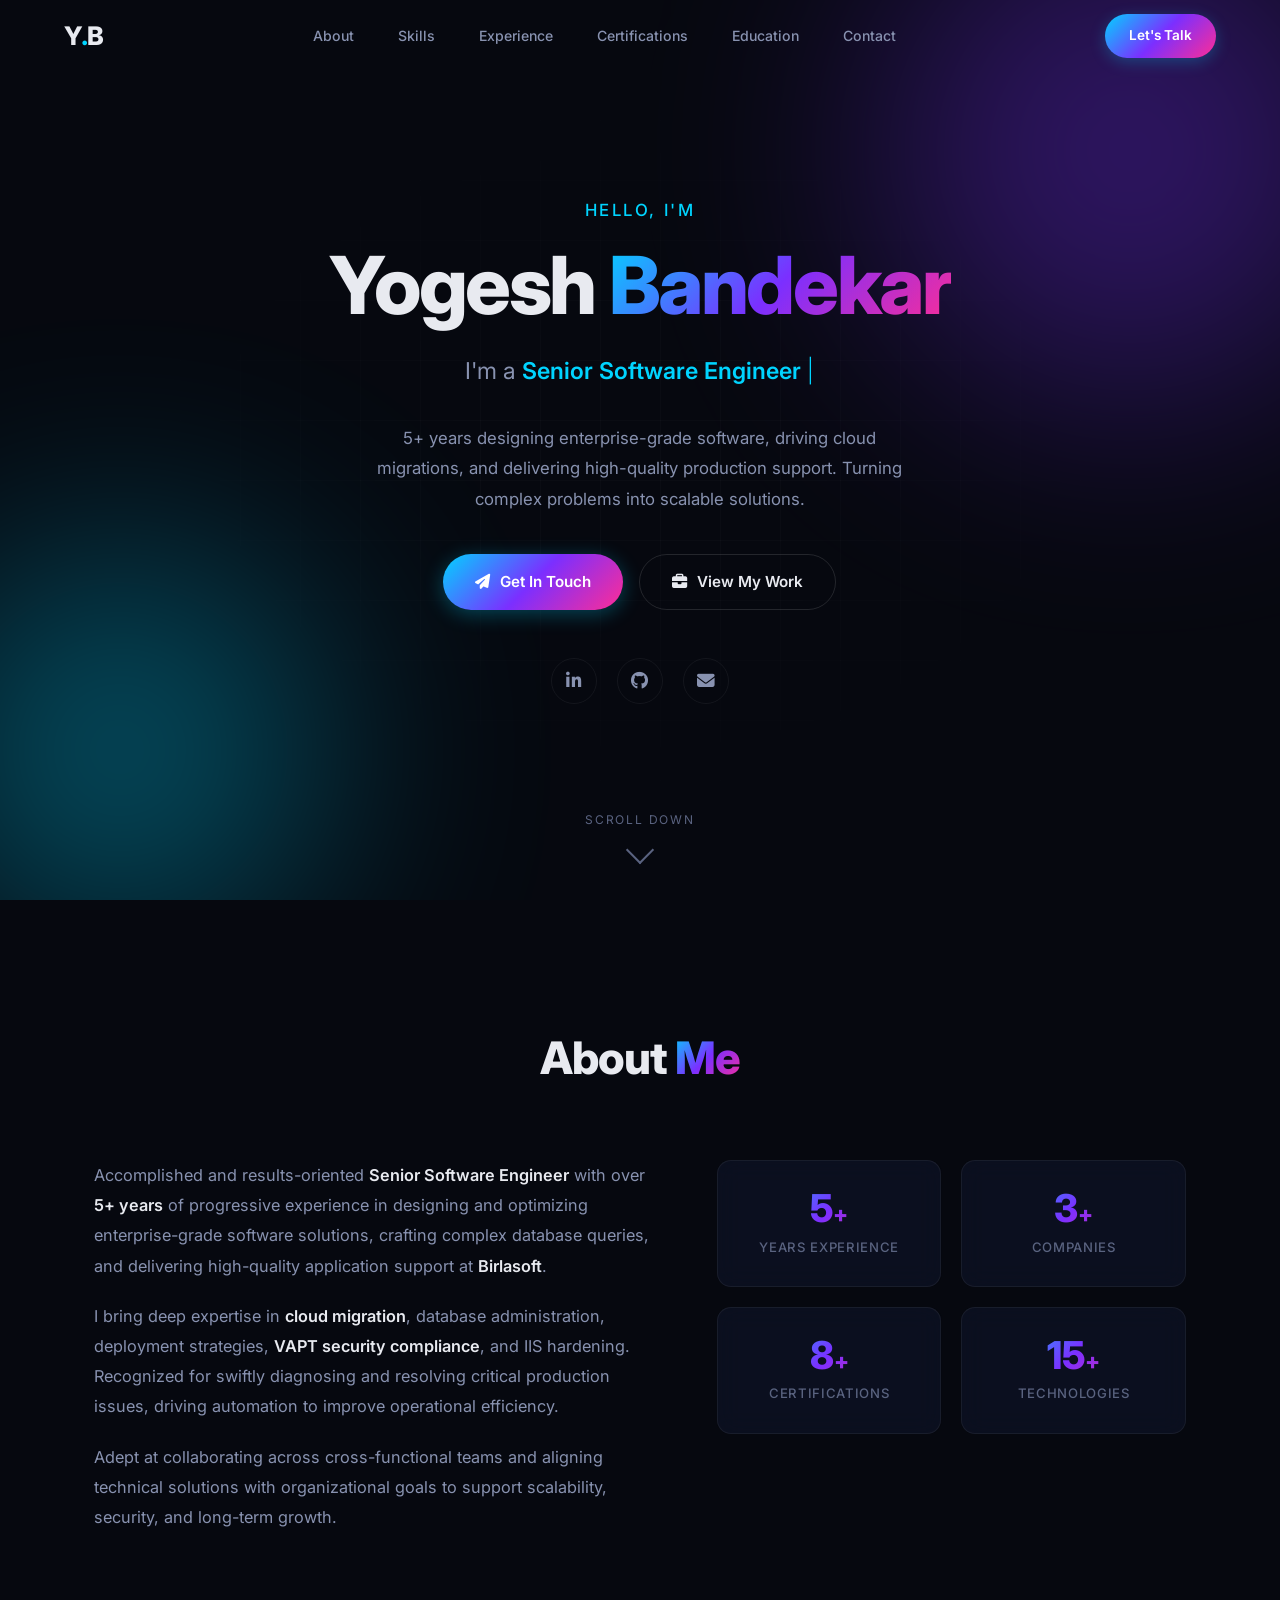
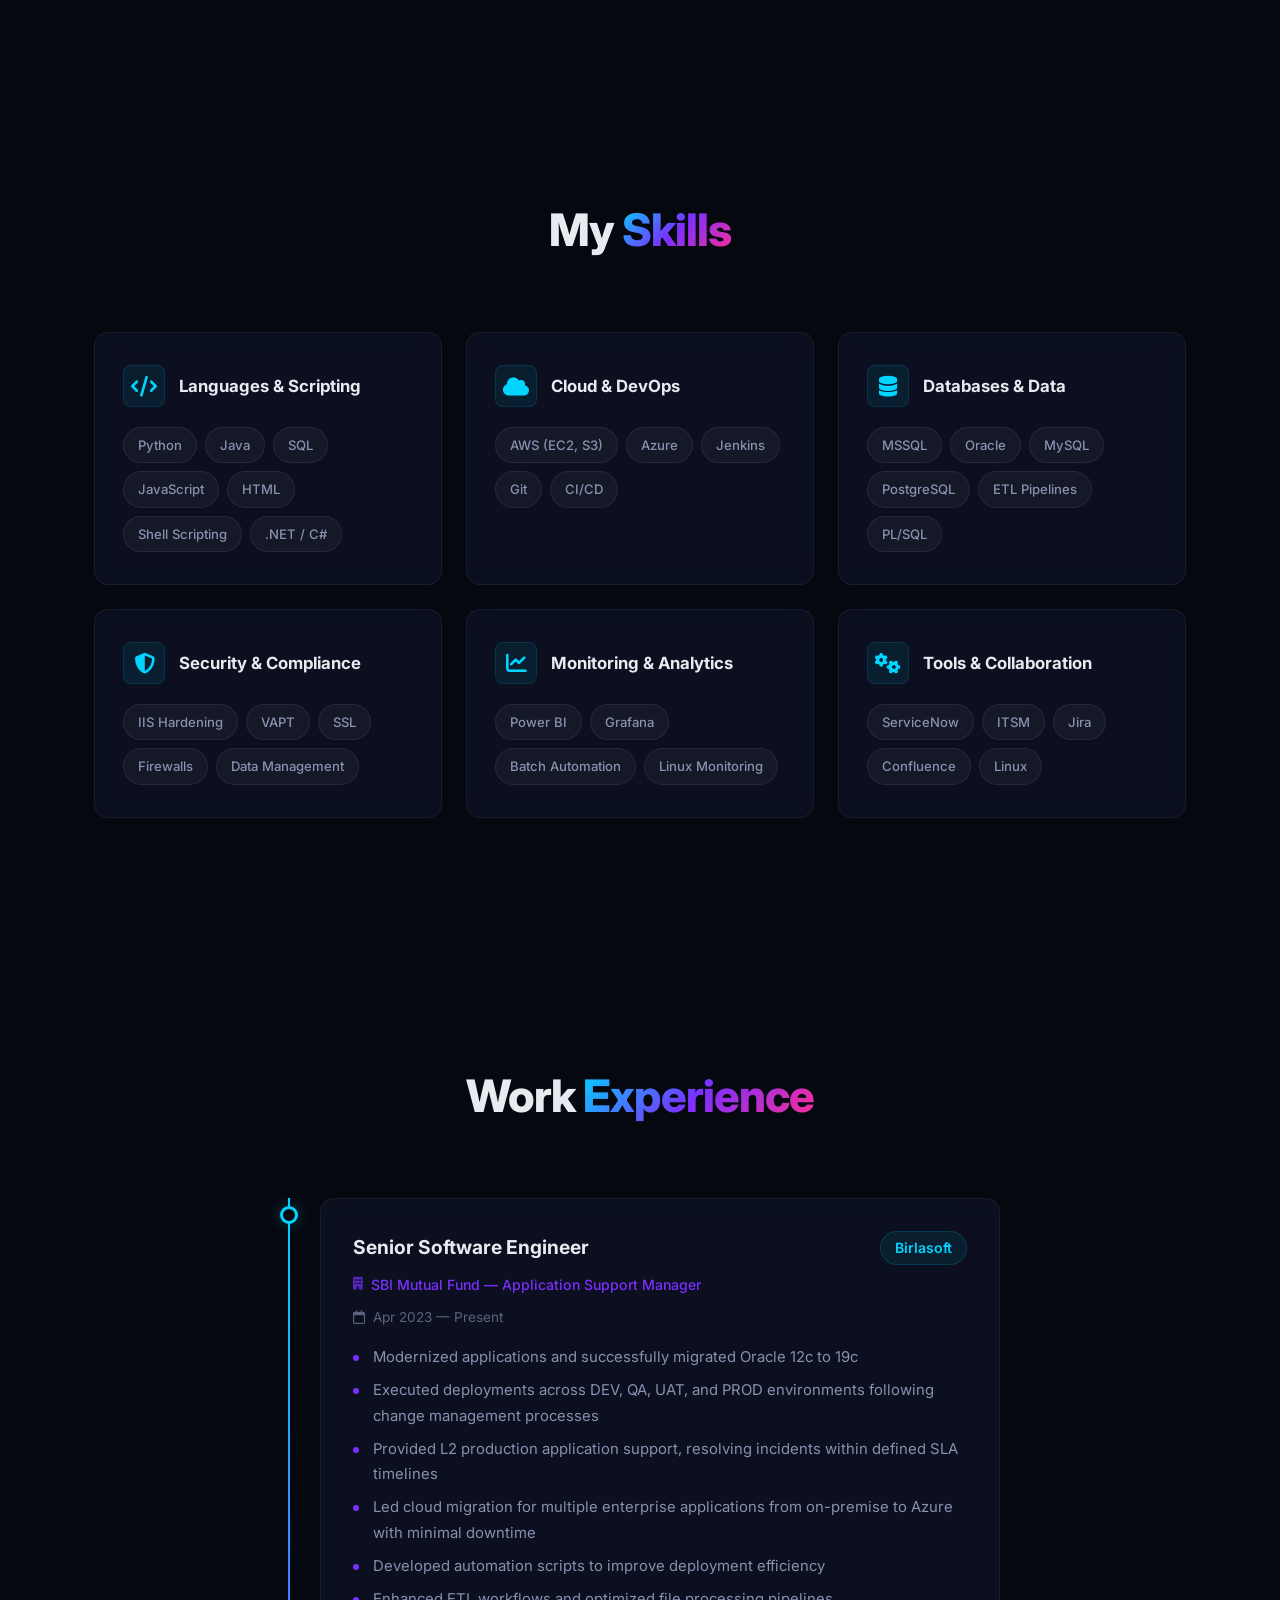
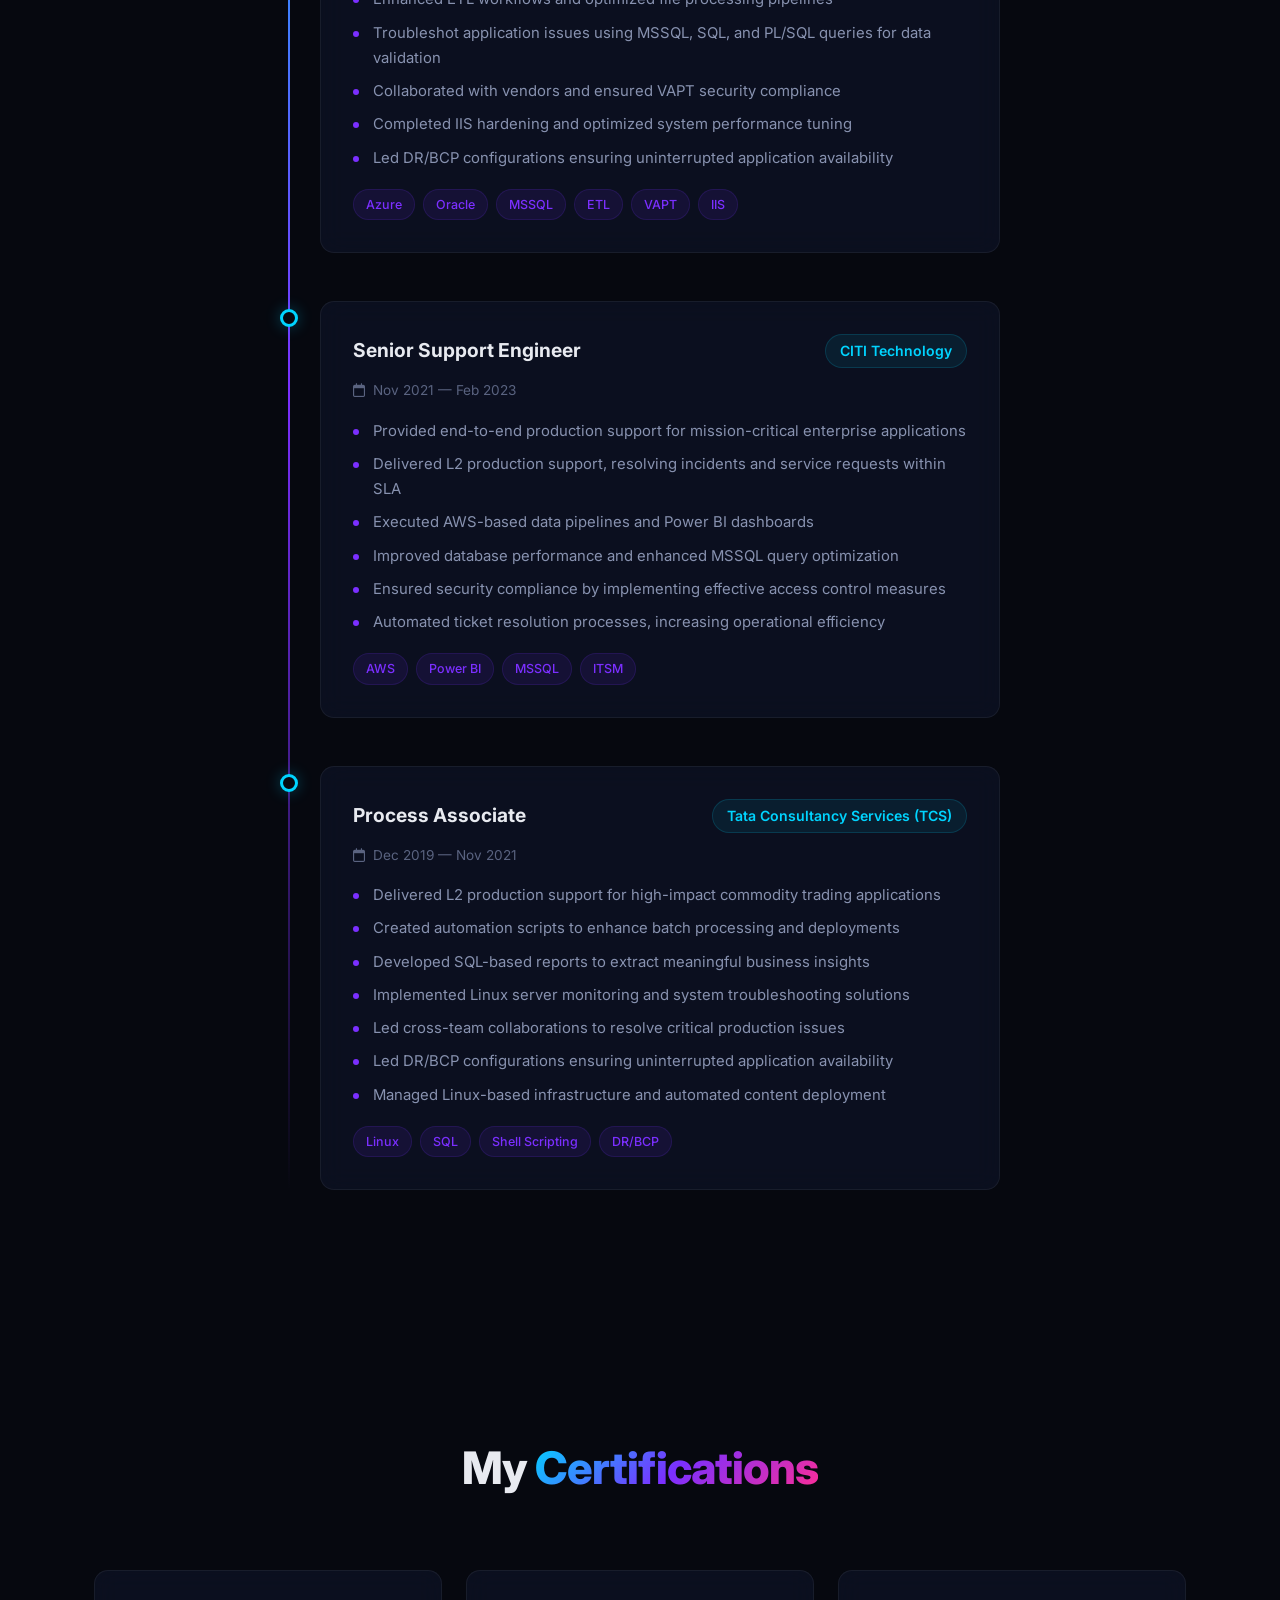
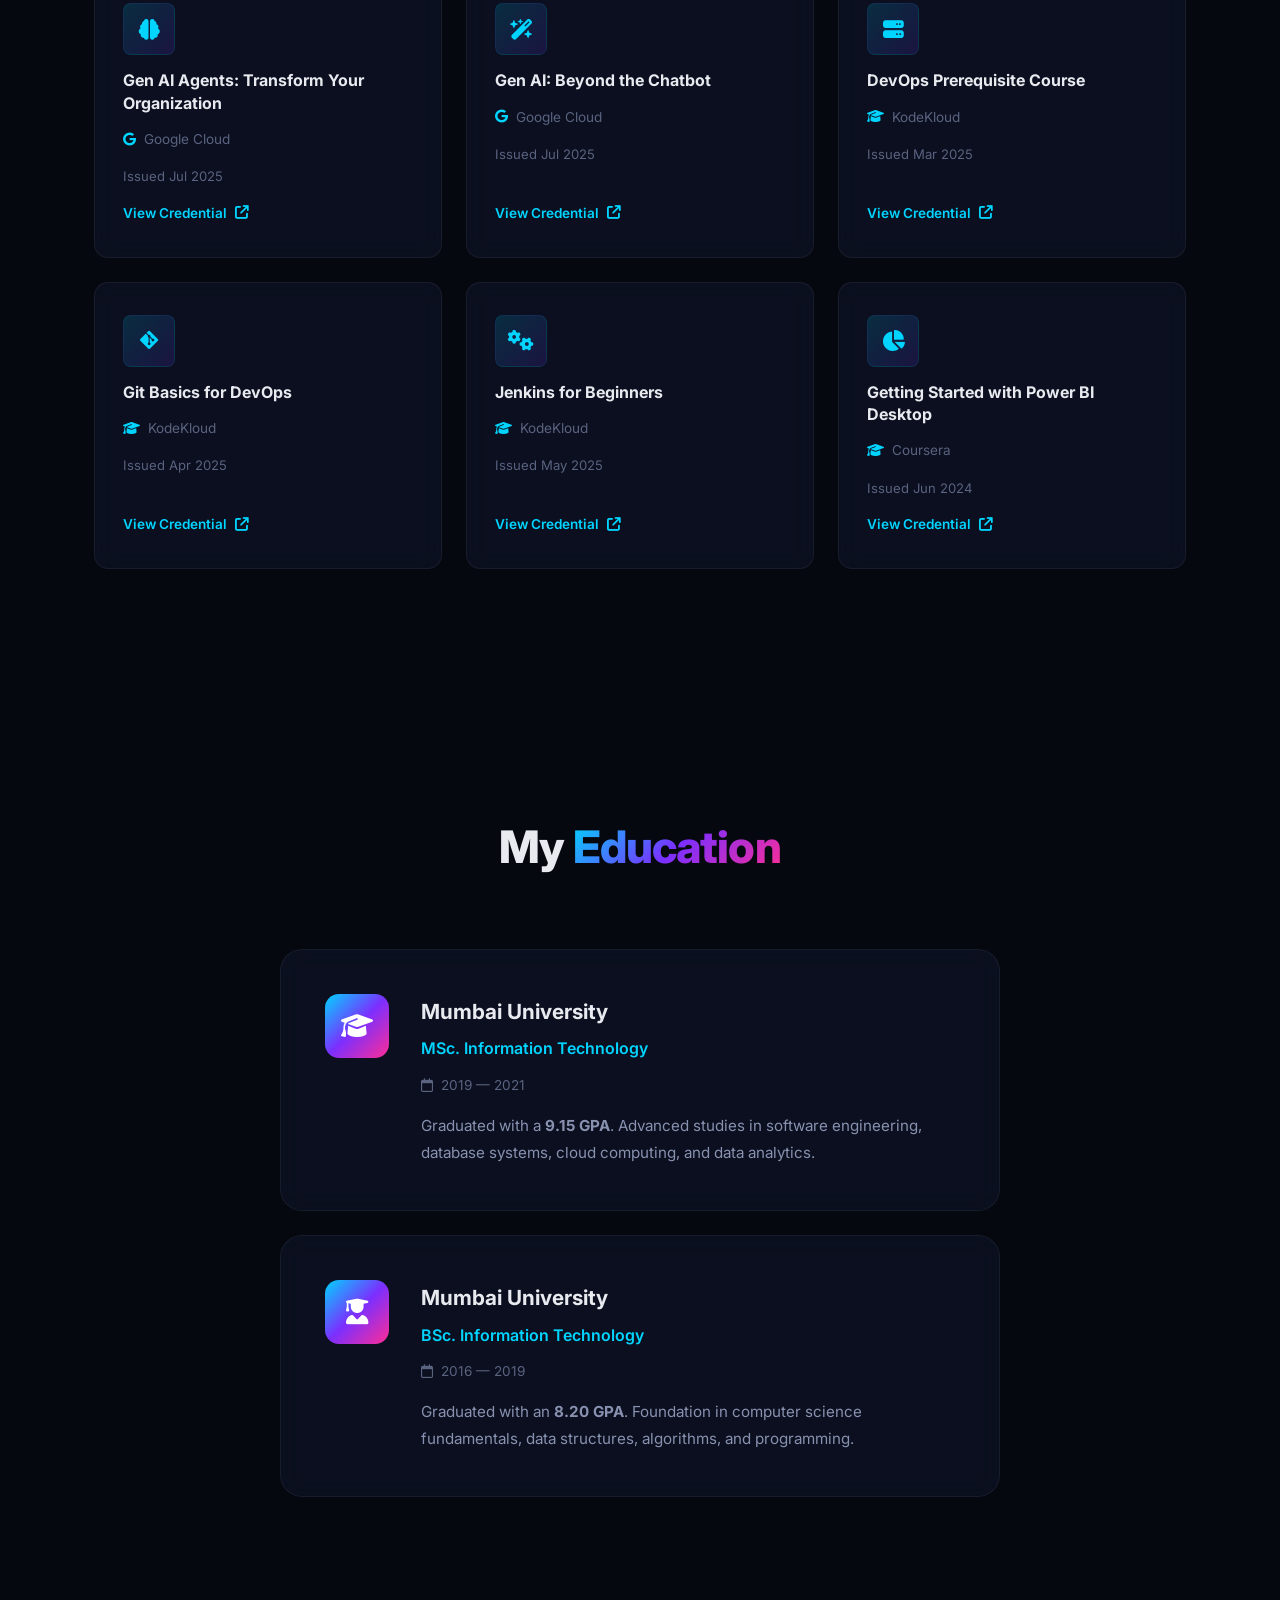
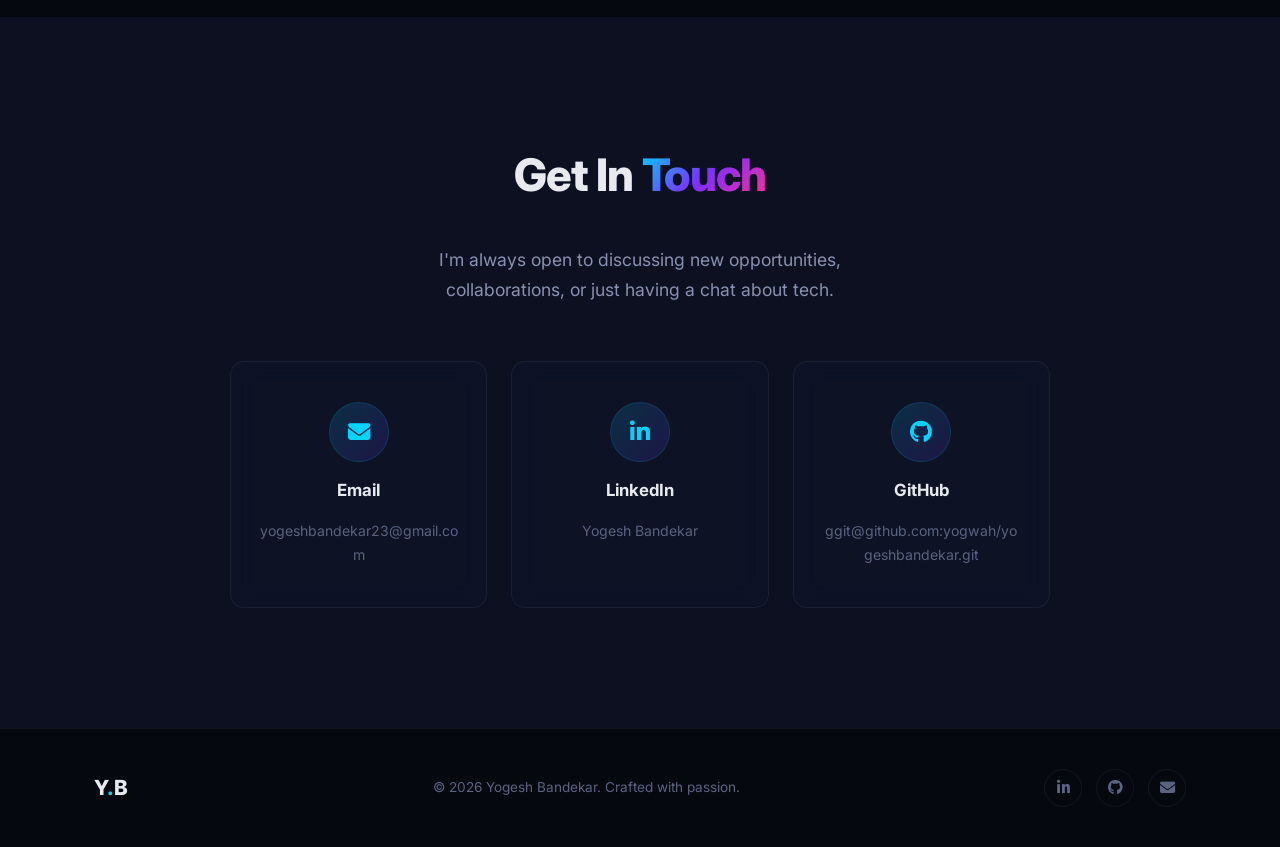
==== Profile/index.html @ 9bdf3980 "Moved website files to profile folder" ====
<!DOCTYPE html>
<html lang="en">

<head>
    <meta charset="UTF-8">
    <meta name="viewport" content="width=device-width, initial-scale=1.0">
    <meta name="description"
        content="Yogesh Bandekar — Senior Software Engineer | 5+ years in enterprise solutions, cloud migration, DevOps, and production support at Birlasoft, CITI Technology & TCS.">
    <title>Yogesh Bandekar | Portfolio</title>
    <link rel="preconnect" href="https://fonts.googleapis.com">
    <link rel="preconnect" href="https://fonts.gstatic.com" crossorigin>
    <link href="https://fonts.googleapis.com/css2?family=Inter:wght@300;400;500;600;700;800&display=swap"
        rel="stylesheet">
    <link rel="stylesheet" href="https://cdnjs.cloudflare.com/ajax/libs/font-awesome/6.5.1/css/all.min.css">
    <link rel="stylesheet" href="style.css">
</head>

<body>

    <!-- ═══════════════ NAVIGATION ═══════════════ -->
    <nav class="navbar" id="navbar">
        <div class="nav-container">
            <a href="#hero" class="nav-logo">Y<span class="logo-dot">.</span>B</a>
            <ul class="nav-links" id="navLinks">
                <li><a href="#about" class="nav-link">About</a></li>
                <li><a href="#skills" class="nav-link">Skills</a></li>
                <li><a href="#experience" class="nav-link">Experience</a></li>
                <li><a href="#certifications" class="nav-link">Certifications</a></li>
                <li><a href="#education" class="nav-link">Education</a></li>
                <li><a href="#contact" class="nav-link">Contact</a></li>
            </ul>
            <a href="#contact" class="nav-cta">Let's Talk</a>
            <button class="hamburger" id="hamburger" aria-label="Toggle menu">
                <span></span><span></span><span></span>
            </button>
        </div>
    </nav>

    <!-- ═══════════════ HERO ═══════════════ -->
    <section class="hero" id="hero">
        <div class="hero-bg-grid"></div>
        <div class="hero-glow hero-glow-1"></div>
        <div class="hero-glow hero-glow-2"></div>
        <div class="hero-content">
            <p class="hero-greeting">Hello, I'm</p>
            <h1 class="hero-name">Yogesh <span class="gradient-text">Bandekar</span></h1>
            <div class="hero-typing-wrapper">
                <span class="hero-typing-prefix">I'm a </span>
                <span class="hero-typing" id="typingText"></span>
                <span class="typing-cursor">|</span>
            </div>
            <p class="hero-description">
                5+ years designing enterprise-grade software, driving cloud migrations,
                and delivering high-quality production support. Turning complex problems into scalable solutions.
            </p>
            <div class="hero-buttons">
                <a href="#contact" class="btn btn-primary">
                    <i class="fa-solid fa-paper-plane"></i> Get In Touch
                </a>
                <a href="#experience" class="btn btn-ghost">
                    <i class="fa-solid fa-briefcase"></i> View My Work
                </a>
            </div>
            <div class="hero-social">
                <a href="https://www.linkedin.com/in/yogesh-bandekar-4b1024220/" target="_blank" rel="noopener"
                    aria-label="LinkedIn">
                    <i class="fa-brands fa-linkedin-in"></i>
                </a>
                <a href="https://github.com/" target="_blank" rel="noopener" aria-label="GitHub">
                    <i class="fa-brands fa-github"></i>
                </a>
                <a href="#contact" class="email-link" data-email="eW9nZXNoYmFuZGVrYXIyM0BnbWFpbC5jb20="
                    aria-label="Email">
                    <i class="fa-solid fa-envelope"></i>
                </a>
            </div>
        </div>
        <div class="hero-scroll-indicator">
            <span>Scroll Down</span>
            <div class="scroll-arrow"></div>
        </div>
    </section>

    <!-- ═══════════════ ABOUT ═══════════════ -->
    <section class="section about" id="about">
        <div class="container">
            <h2 class="section-title reveal">About <span class="gradient-text">Me</span></h2>
            <div class="about-grid">
                <div class="about-text reveal">
                    <p>
                        Accomplished and results-oriented <strong>Senior Software Engineer</strong> with over
                        <strong>5+ years</strong> of progressive experience in designing and optimizing enterprise-grade
                        software solutions, crafting complex database queries, and delivering high-quality
                        application support at <strong>Birlasoft</strong>.
                    </p>
                    <p>
                        I bring deep expertise in <strong>cloud migration</strong>, database administration,
                        deployment strategies, <strong>VAPT security compliance</strong>, and IIS hardening.
                        Recognized for swiftly diagnosing and resolving critical production issues, driving
                        automation to improve operational efficiency.
                    </p>
                    <p>
                        Adept at collaborating across cross-functional teams and aligning technical solutions
                        with organizational goals to support scalability, security, and long-term growth.
                    </p>
                </div>
                <div class="about-stats reveal">
                    <div class="stat-card">
                        <div class="stat-number" data-target="5">0</div>
                        <div class="stat-label">Years Experience</div>
                    </div>
                    <div class="stat-card">
                        <div class="stat-number" data-target="3">0</div>
                        <div class="stat-label">Companies</div>
                    </div>
                    <div class="stat-card">
                        <div class="stat-number" data-target="8">0</div>
                        <div class="stat-label">Certifications</div>
                    </div>
                    <div class="stat-card">
                        <div class="stat-number" data-target="15">0</div>
                        <div class="stat-label">Technologies</div>
                    </div>
                </div>
            </div>
        </div>
    </section>

    <!-- ═══════════════ SKILLS ═══════════════ -->
    <section class="section skills" id="skills">
        <div class="container">
            <h2 class="section-title reveal">My <span class="gradient-text">Skills</span></h2>
            <div class="skills-grid">
                <div class="skill-category reveal">
                    <div class="skill-category-header">
                        <i class="fa-solid fa-code"></i>
                        <h3>Languages & Scripting</h3>
                    </div>
                    <div class="skill-tags">
                        <span class="skill-tag">Python</span>
                        <span class="skill-tag">Java</span>
                        <span class="skill-tag">SQL</span>
                        <span class="skill-tag">JavaScript</span>
                        <span class="skill-tag">HTML</span>
                        <span class="skill-tag">Shell Scripting</span>
                        <span class="skill-tag">.NET / C#</span>
                    </div>
                </div>
                <div class="skill-category reveal">
                    <div class="skill-category-header">
                        <i class="fa-solid fa-cloud"></i>
                        <h3>Cloud & DevOps</h3>
                    </div>
                    <div class="skill-tags">
                        <span class="skill-tag">AWS (EC2, S3)</span>
                        <span class="skill-tag">Azure</span>
                        <span class="skill-tag">Jenkins</span>
                        <span class="skill-tag">Git</span>
                        <span class="skill-tag">CI/CD</span>
                    </div>
                </div>
                <div class="skill-category reveal">
                    <div class="skill-category-header">
                        <i class="fa-solid fa-database"></i>
                        <h3>Databases & Data</h3>
                    </div>
                    <div class="skill-tags">
                        <span class="skill-tag">MSSQL</span>
                        <span class="skill-tag">Oracle</span>
                        <span class="skill-tag">MySQL</span>
                        <span class="skill-tag">PostgreSQL</span>
                        <span class="skill-tag">ETL Pipelines</span>
                        <span class="skill-tag">PL/SQL</span>
                    </div>
                </div>
                <div class="skill-category reveal">
                    <div class="skill-category-header">
                        <i class="fa-solid fa-shield-halved"></i>
                        <h3>Security & Compliance</h3>
                    </div>
                    <div class="skill-tags">
                        <span class="skill-tag">IIS Hardening</span>
                        <span class="skill-tag">VAPT</span>
                        <span class="skill-tag">SSL</span>
                        <span class="skill-tag">Firewalls</span>
                        <span class="skill-tag">Data Management</span>
                    </div>
                </div>
                <div class="skill-category reveal">
                    <div class="skill-category-header">
                        <i class="fa-solid fa-chart-line"></i>
                        <h3>Monitoring & Analytics</h3>
                    </div>
                    <div class="skill-tags">
                        <span class="skill-tag">Power BI</span>
                        <span class="skill-tag">Grafana</span>
                        <span class="skill-tag">Batch Automation</span>
                        <span class="skill-tag">Linux Monitoring</span>
                    </div>
                </div>
                <div class="skill-category reveal">
                    <div class="skill-category-header">
                        <i class="fa-solid fa-gears"></i>
                        <h3>Tools & Collaboration</h3>
                    </div>
                    <div class="skill-tags">
                        <span class="skill-tag">ServiceNow</span>
                        <span class="skill-tag">ITSM</span>
                        <span class="skill-tag">Jira</span>
                        <span class="skill-tag">Confluence</span>
                        <span class="skill-tag">Linux</span>
                    </div>
                </div>
            </div>
        </div>
    </section>

    <!-- ═══════════════ EXPERIENCE ═══════════════ -->
    <section class="section experience" id="experience">
        <div class="container">
            <h2 class="section-title reveal">Work <span class="gradient-text">Experience</span></h2>
            <div class="timeline">
                <div class="timeline-item reveal">
                    <div class="timeline-marker"></div>
                    <div class="timeline-content">
                        <div class="timeline-header">
                            <h3>Senior Software Engineer</h3>
                            <span class="timeline-company">Birlasoft</span>
                        </div>
                        <p class="timeline-client"><i class="fa-solid fa-building"></i> SBI Mutual Fund — Application
                            Support Manager</p>
                        <span class="timeline-date">
                            <i class="fa-regular fa-calendar"></i> Apr 2023 — Present
                        </span>
                        <ul class="timeline-details">
                            <li>Modernized applications and successfully migrated Oracle 12c to 19c</li>
                            <li>Executed deployments across DEV, QA, UAT, and PROD environments following change
                                management processes</li>
                            <li>Provided L2 production application support, resolving incidents within defined SLA
                                timelines</li>
                            <li>Led cloud migration for multiple enterprise applications from on-premise to Azure with
                                minimal downtime</li>
                            <li>Developed automation scripts to improve deployment efficiency</li>
                            <li>Enhanced ETL workflows and optimized file processing pipelines</li>
                            <li>Troubleshot application issues using MSSQL, SQL, and PL/SQL queries for data validation
                            </li>
                            <li>Collaborated with vendors and ensured VAPT security compliance</li>
                            <li>Completed IIS hardening and optimized system performance tuning</li>
                            <li>Led DR/BCP configurations ensuring uninterrupted application availability</li>
                        </ul>
                        <div class="timeline-tags">
                            <span>Azure</span><span>Oracle</span><span>MSSQL</span><span>ETL</span><span>VAPT</span><span>IIS</span>
                        </div>
                    </div>
                </div>
                <div class="timeline-item reveal">
                    <div class="timeline-marker"></div>
                    <div class="timeline-content">
                        <div class="timeline-header">
                            <h3>Senior Support Engineer</h3>
                            <span class="timeline-company">CITI Technology</span>
                        </div>
                        <span class="timeline-date">
                            <i class="fa-regular fa-calendar"></i> Nov 2021 — Feb 2023
                        </span>
                        <ul class="timeline-details">
                            <li>Provided end-to-end production support for mission-critical enterprise applications</li>
                            <li>Delivered L2 production support, resolving incidents and service requests within SLA
                            </li>
                            <li>Executed AWS-based data pipelines and Power BI dashboards</li>
                            <li>Improved database performance and enhanced MSSQL query optimization</li>
                            <li>Ensured security compliance by implementing effective access control measures</li>
                            <li>Automated ticket resolution processes, increasing operational efficiency</li>
                        </ul>
                        <div class="timeline-tags">
                            <span>AWS</span><span>Power BI</span><span>MSSQL</span><span>ITSM</span>
                        </div>
                    </div>
                </div>
                <div class="timeline-item reveal">
                    <div class="timeline-marker"></div>
                    <div class="timeline-content">
                        <div class="timeline-header">
                            <h3>Process Associate</h3>
                            <span class="timeline-company">Tata Consultancy Services (TCS)</span>
                        </div>
                        <span class="timeline-date">
                            <i class="fa-regular fa-calendar"></i> Dec 2019 — Nov 2021
                        </span>
                        <ul class="timeline-details">
                            <li>Delivered L2 production support for high-impact commodity trading applications</li>
                            <li>Created automation scripts to enhance batch processing and deployments</li>
                            <li>Developed SQL-based reports to extract meaningful business insights</li>
                            <li>Implemented Linux server monitoring and system troubleshooting solutions</li>
                            <li>Led cross-team collaborations to resolve critical production issues</li>
                            <li>Led DR/BCP configurations ensuring uninterrupted application availability</li>
                            <li>Managed Linux-based infrastructure and automated content deployment</li>
                        </ul>
                        <div class="timeline-tags">
                            <span>Linux</span><span>SQL</span><span>Shell Scripting</span><span>DR/BCP</span>
                        </div>
                    </div>
                </div>
            </div>
        </div>
    </section>

    <!-- ═══════════════ CERTIFICATIONS ═══════════════ -->
    <section class="section certifications" id="certifications">
        <div class="container">
            <h2 class="section-title reveal">My <span class="gradient-text">Certifications</span></h2>
            <div class="cert-grid">
                <div class="cert-card reveal">
                    <div class="cert-icon"><i class="fa-solid fa-brain"></i></div>
                    <h3>Gen AI Agents: Transform Your Organization</h3>
                    <span class="cert-provider"><i class="fa-brands fa-google"></i> Google Cloud</span>
                    <span class="cert-date">Issued Jul 2025</span>
                    <a href="https://www.coursera.org/account/accomplishments/verify/MEAFRTA54I8R" target="_blank"
                        class="cert-link">
                        View Credential <i class="fa-solid fa-arrow-up-right-from-square"></i>
                    </a>
                </div>
                <div class="cert-card reveal">
                    <div class="cert-icon"><i class="fa-solid fa-wand-magic-sparkles"></i></div>
                    <h3>Gen AI: Beyond the Chatbot</h3>
                    <span class="cert-provider"><i class="fa-brands fa-google"></i> Google Cloud</span>
                    <span class="cert-date">Issued Jul 2025</span>
                    <a href="https://www.coursera.org/account/accomplishments/verify/SFR3W7KGQWZ3" target="_blank"
                        class="cert-link">
                        View Credential <i class="fa-solid fa-arrow-up-right-from-square"></i>
                    </a>
                </div>
                <div class="cert-card reveal">
                    <div class="cert-icon"><i class="fa-solid fa-server"></i></div>
                    <h3>DevOps Prerequisite Course</h3>
                    <span class="cert-provider"><i class="fa-solid fa-graduation-cap"></i> KodeKloud</span>
                    <span class="cert-date">Issued Mar 2025</span>
                    <a href="https://www.coursera.org/account/accomplishments/verify/JO8961ETZSQC" target="_blank"
                        class="cert-link">
                        View Credential <i class="fa-solid fa-arrow-up-right-from-square"></i>
                    </a>
                </div>
                <div class="cert-card reveal">
                    <div class="cert-icon"><i class="fa-brands fa-git-alt"></i></div>
                    <h3>Git Basics for DevOps</h3>
                    <span class="cert-provider"><i class="fa-solid fa-graduation-cap"></i> KodeKloud</span>
                    <span class="cert-date">Issued Apr 2025</span>
                    <a href="https://www.coursera.org/account/accomplishments/verify/ZFDECGK8RQHM" target="_blank"
                        class="cert-link">
                        View Credential <i class="fa-solid fa-arrow-up-right-from-square"></i>
                    </a>
                </div>
                <div class="cert-card reveal">
                    <div class="cert-icon"><i class="fa-solid fa-gears"></i></div>
                    <h3>Jenkins for Beginners</h3>
                    <span class="cert-provider"><i class="fa-solid fa-graduation-cap"></i> KodeKloud</span>
                    <span class="cert-date">Issued May 2025</span>
                    <a href="https://www.coursera.org/account/accomplishments/verify/UQWJSK7CLF8F" target="_blank"
                        class="cert-link">
                        View Credential <i class="fa-solid fa-arrow-up-right-from-square"></i>
                    </a>
                </div>
                <div class="cert-card reveal">
                    <div class="cert-icon"><i class="fa-solid fa-chart-pie"></i></div>
                    <h3>Getting Started with Power BI Desktop</h3>
                    <span class="cert-provider"><i class="fa-solid fa-graduation-cap"></i> Coursera</span>
                    <span class="cert-date">Issued Jun 2024</span>
                    <a href="https://www.coursera.org/account/accomplishments/records/3FJYEXP4ET6M" target="_blank"
                        class="cert-link">
                        View Credential <i class="fa-solid fa-arrow-up-right-from-square"></i>
                    </a>
                </div>
            </div>
        </div>
    </section>

    <!-- ═══════════════ EDUCATION ═══════════════ -->
    <section class="section education" id="education">
        <div class="container">
            <h2 class="section-title reveal">My <span class="gradient-text">Education</span></h2>
            <div class="education-grid">
                <div class="education-card reveal">
                    <div class="edu-icon"><i class="fa-solid fa-graduation-cap"></i></div>
                    <div class="edu-details">
                        <h3>Mumbai University</h3>
                        <p class="edu-degree">MSc. Information Technology</p>
                        <span class="edu-date"><i class="fa-regular fa-calendar"></i> 2019 — 2021</span>
                        <p class="edu-description">
                            Graduated with a <strong>9.15 GPA</strong>. Advanced studies in software engineering,
                            database systems, cloud computing, and data analytics.
                        </p>
                    </div>
                </div>
                <div class="education-card reveal" style="margin-top: 24px;">
                    <div class="edu-icon"><i class="fa-solid fa-user-graduate"></i></div>
                    <div class="edu-details">
                        <h3>Mumbai University</h3>
                        <p class="edu-degree">BSc. Information Technology</p>
                        <span class="edu-date"><i class="fa-regular fa-calendar"></i> 2016 — 2019</span>
                        <p class="edu-description">
                            Graduated with an <strong>8.20 GPA</strong>. Foundation in computer science fundamentals,
                            data structures, algorithms, and programming.
                        </p>
                    </div>
                </div>
            </div>
        </div>
    </section>

    <!-- ═══════════════ CONTACT ═══════════════ -->
    <section class="section contact" id="contact">
        <div class="container">
            <h2 class="section-title reveal">Get In <span class="gradient-text">Touch</span></h2>
            <p class="contact-subtitle reveal">
                I'm always open to discussing new opportunities, collaborations, or just having a chat about tech.
            </p>
            <div class="contact-grid">
                <a href="#contact" class="contact-card reveal email-link"
                    data-email="eW9nZXNoYmFuZGVrYXIyM0BnbWFpbC5jb20=">
                    <div class="contact-icon"><i class="fa-solid fa-envelope"></i></div>
                    <h3>Email</h3>
                    <p class="email-text">[click to reveal]</p>
                </a>
                <a href="https://www.linkedin.com/in/yogesh-bandekar-4b1024220/" target="_blank"
                    class="contact-card reveal">
                    <div class="contact-icon"><i class="fa-brands fa-linkedin-in"></i></div>
                    <h3>LinkedIn</h3>
                    <p>Yogesh Bandekar</p>
                </a>
                <a href="https://github.com/" target="_blank" class="contact-card reveal">
                    <div class="contact-icon"><i class="fa-brands fa-github"></i></div>
                    <h3>GitHub</h3>
                    <p>ggit@github.com:yogwah/yogeshbandekar.git</p>
                </a>
            </div>
        </div>
    </section>

    <!-- ═══════════════ FOOTER ═══════════════ -->
    <footer class="footer">
        <div class="container">
            <div class="footer-content">
                <span class="footer-logo">Y<span class="logo-dot">.</span>B</span>
                <p>&copy; 2026 Yogesh Bandekar. Crafted with passion.</p>
                <div class="footer-socials">
                    <a href="https://www.linkedin.com/in/yogesh-bandekar-4b1024220/" target="_blank"
                        aria-label="LinkedIn"><i class="fa-brands fa-linkedin-in"></i></a>
                    <a href="https://github.com/" target="_blank" aria-label="GitHub"><i
                            class="fa-brands fa-github"></i></a>
                    <a href="#contact" class="email-link" data-email="eW9nZXNoYmFuZGVrYXIyM0BnbWFpbC5jb20="
                        aria-label="Email"><i class="fa-solid fa-envelope"></i></a>
                </div>
            </div>
        </div>
    </footer>

    <script src="script.js"></script>
</body>

</html>
---- Profile/style.css ----
/* ═══════════════════════════════════════════════
   PORTFOLIO — Yogesh Bandekar
   Premium Dark Theme with Glassmorphism
   ═══════════════════════════════════════════════ */

/* ── CSS Custom Properties ──────────────────── */
:root {
    --bg-primary: #06080f;
    --bg-secondary: #0c1021;
    --bg-card: rgba(15, 20, 40, 0.65);
    --bg-card-hover: rgba(20, 28, 58, 0.8);

    --text-primary: #e8eaf0;
    --text-secondary: #8892b0;
    --text-muted: #5a6380;

    --accent-cyan: #00d4ff;
    --accent-purple: #7b2fff;
    --accent-pink: #ff2d95;
    --gradient-main: linear-gradient(135deg, #00d4ff 0%, #7b2fff 50%, #ff2d95 100%);
    --gradient-subtle: linear-gradient(135deg, rgba(0, 212, 255, 0.15) 0%, rgba(123, 47, 255, 0.15) 100%);

    --border-color: rgba(255, 255, 255, 0.06);
    --border-glow: rgba(0, 212, 255, 0.2);

    --radius-sm: 8px;
    --radius-md: 14px;
    --radius-lg: 22px;
    --radius-xl: 30px;

    --shadow-card: 0 8px 32px rgba(0, 0, 0, 0.4);
    --shadow-glow: 0 0 40px rgba(0, 212, 255, 0.1);

    --transition-fast: 0.2s cubic-bezier(0.4, 0, 0.2, 1);
    --transition-med: 0.4s cubic-bezier(0.4, 0, 0.2, 1);
    --transition-slow: 0.6s cubic-bezier(0.4, 0, 0.2, 1);

    --font-main: 'Inter', -apple-system, BlinkMacSystemFont, sans-serif;
    --nav-height: 72px;
}

/* ── Reset & Base ───────────────────────────── */
*,
*::before,
*::after {
    margin: 0;
    padding: 0;
    box-sizing: border-box;
}

html {
    scroll-behavior: smooth;
    scroll-padding-top: var(--nav-height);
}

body {
    font-family: var(--font-main);
    background: var(--bg-primary);
    color: var(--text-primary);
    line-height: 1.7;
    overflow-x: hidden;
    -webkit-font-smoothing: antialiased;
}

a {
    text-decoration: none;
    color: inherit;
}

ul {
    list-style: none;
}

img {
    max-width: 100%;
    display: block;
}

.container {
    max-width: 1140px;
    margin: 0 auto;
    padding: 0 24px;
}

.gradient-text {
    background: var(--gradient-main);
    -webkit-background-clip: text;
    -webkit-text-fill-color: transparent;
    background-clip: text;
}

.section {
    padding: 120px 0;
    position: relative;
}

.section-title {
    font-size: clamp(2rem, 5vw, 2.8rem);
    font-weight: 800;
    text-align: center;
    margin-bottom: 64px;
    letter-spacing: -0.02em;
}

/* ── Navigation ─────────────────────────────── */
.navbar {
    position: fixed;
    top: 0;
    left: 0;
    right: 0;
    z-index: 1000;
    height: var(--nav-height);
    transition: var(--transition-med);
    background: transparent;
}

.navbar.scrolled {
    background: rgba(6, 8, 15, 0.85);
    backdrop-filter: blur(20px);
    -webkit-backdrop-filter: blur(20px);
    border-bottom: 1px solid var(--border-color);
    box-shadow: 0 4px 30px rgba(0, 0, 0, 0.3);
}

.nav-container {
    max-width: 1200px;
    margin: 0 auto;
    padding: 0 24px;
    height: 100%;
    display: flex;
    align-items: center;
    justify-content: space-between;
}

.nav-logo {
    font-size: 1.6rem;
    font-weight: 800;
    letter-spacing: -0.02em;
    color: var(--text-primary);
    transition: var(--transition-fast);
}

.logo-dot {
    color: var(--accent-cyan);
}

.nav-links {
    display: flex;
    gap: 8px;
}

.nav-link {
    padding: 8px 18px;
    font-size: 0.88rem;
    font-weight: 500;
    color: var(--text-secondary);
    border-radius: var(--radius-sm);
    transition: var(--transition-fast);
    position: relative;
}

.nav-link:hover,
.nav-link.active {
    color: var(--text-primary);
    background: rgba(255, 255, 255, 0.05);
}

.nav-link.active::after {
    content: '';
    position: absolute;
    bottom: 2px;
    left: 50%;
    transform: translateX(-50%);
    width: 20px;
    height: 2px;
    background: var(--gradient-main);
    border-radius: 2px;
}

.nav-cta {
    padding: 10px 24px;
    font-size: 0.85rem;
    font-weight: 600;
    background: var(--gradient-main);
    color: #fff;
    border-radius: var(--radius-xl);
    transition: var(--transition-fast);
    box-shadow: 0 4px 15px rgba(0, 212, 255, 0.25);
}

.nav-cta:hover {
    transform: translateY(-2px);
    box-shadow: 0 6px 25px rgba(0, 212, 255, 0.4);
}

.hamburger {
    display: none;
    flex-direction: column;
    gap: 5px;
    background: none;
    border: none;
    cursor: pointer;
    padding: 8px;
    z-index: 1010;
}

.hamburger span {
    width: 24px;
    height: 2px;
    background: var(--text-primary);
    border-radius: 2px;
    transition: var(--transition-fast);
}

.hamburger.active span:nth-child(1) {
    transform: rotate(45deg) translate(5px, 5px);
}

.hamburger.active span:nth-child(2) {
    opacity: 0;
}

.hamburger.active span:nth-child(3) {
    transform: rotate(-45deg) translate(5px, -5px);
}

/* ── Hero ────────────────────────────────────── */
.hero {
    min-height: 100vh;
    display: flex;
    flex-direction: column;
    align-items: center;
    justify-content: center;
    position: relative;
    overflow: hidden;
    padding: 0 24px;
}

.hero-bg-grid {
    position: absolute;
    inset: 0;
    background-image:
        linear-gradient(rgba(255, 255, 255, 0.02) 1px, transparent 1px),
        linear-gradient(90deg, rgba(255, 255, 255, 0.02) 1px, transparent 1px);
    background-size: 60px 60px;
    mask-image: radial-gradient(ellipse 60% 60% at 50% 50%, black 20%, transparent 70%);
    -webkit-mask-image: radial-gradient(ellipse 60% 60% at 50% 50%, black 20%, transparent 70%);
}

.hero-glow {
    position: absolute;
    border-radius: 50%;
    filter: blur(120px);
    opacity: 0.35;
    pointer-events: none;
}

.hero-glow-1 {
    width: 500px;
    height: 500px;
    background: var(--accent-purple);
    top: -100px;
    right: -100px;
    animation: floatGlow 8s ease-in-out infinite alternate;
}

.hero-glow-2 {
    width: 400px;
    height: 400px;
    background: var(--accent-cyan);
    bottom: -50px;
    left: -80px;
    animation: floatGlow 10s ease-in-out infinite alternate-reverse;
}

@keyframes floatGlow {
    0% {
        transform: translate(0, 0) scale(1);
    }

    100% {
        transform: translate(30px, -20px) scale(1.1);
    }
}

.hero-content {
    text-align: center;
    z-index: 2;
    max-width: 760px;
}

.hero-greeting {
    font-size: 1.05rem;
    font-weight: 500;
    color: var(--accent-cyan);
    letter-spacing: 0.15em;
    text-transform: uppercase;
    margin-bottom: 16px;
    opacity: 0;
    animation: fadeInUp 0.8s 0.2s forwards;
}

.hero-name {
    font-size: clamp(2.8rem, 8vw, 5rem);
    font-weight: 800;
    line-height: 1.1;
    letter-spacing: -0.03em;
    margin-bottom: 20px;
    opacity: 0;
    animation: fadeInUp 0.8s 0.4s forwards;
}

.hero-typing-wrapper {
    font-size: clamp(1.1rem, 3vw, 1.45rem);
    font-weight: 400;
    color: var(--text-secondary);
    margin-bottom: 28px;
    min-height: 2em;
    display: flex;
    align-items: center;
    justify-content: center;
    gap: 6px;
    opacity: 0;
    animation: fadeInUp 0.8s 0.6s forwards;
}

.hero-typing {
    color: var(--accent-cyan);
    font-weight: 600;
}

.typing-cursor {
    color: var(--accent-cyan);
    animation: blink 0.8s step-end infinite;
    font-weight: 300;
}

@keyframes blink {
    50% {
        opacity: 0;
    }
}

.hero-description {
    font-size: 1.05rem;
    color: var(--text-secondary);
    max-width: 560px;
    margin: 0 auto 40px;
    line-height: 1.8;
    opacity: 0;
    animation: fadeInUp 0.8s 0.8s forwards;
}

.hero-buttons {
    display: flex;
    gap: 16px;
    justify-content: center;
    flex-wrap: wrap;
    margin-bottom: 48px;
    opacity: 0;
    animation: fadeInUp 0.8s 1s forwards;
}

.btn {
    display: inline-flex;
    align-items: center;
    gap: 10px;
    padding: 14px 32px;
    font-size: 0.95rem;
    font-weight: 600;
    border-radius: var(--radius-xl);
    cursor: pointer;
    transition: var(--transition-fast);
    border: none;
    font-family: var(--font-main);
}

.btn-primary {
    background: var(--gradient-main);
    color: #fff;
    box-shadow: 0 4px 20px rgba(0, 212, 255, 0.3);
}

.btn-primary:hover {
    transform: translateY(-3px);
    box-shadow: 0 8px 35px rgba(0, 212, 255, 0.45);
}

.btn-ghost {
    background: transparent;
    color: var(--text-primary);
    border: 1px solid rgba(255, 255, 255, 0.12);
    backdrop-filter: blur(8px);
}

.btn-ghost:hover {
    border-color: var(--accent-cyan);
    background: rgba(0, 212, 255, 0.06);
    transform: translateY(-3px);
}

.hero-social {
    display: flex;
    justify-content: center;
    gap: 20px;
    opacity: 0;
    animation: fadeInUp 0.8s 1.2s forwards;
}

.hero-social a {
    width: 46px;
    height: 46px;
    display: flex;
    align-items: center;
    justify-content: center;
    border-radius: 50%;
    border: 1px solid var(--border-color);
    color: var(--text-secondary);
    font-size: 1.1rem;
    transition: var(--transition-fast);
}

.hero-social a:hover {
    color: var(--accent-cyan);
    border-color: var(--accent-cyan);
    background: rgba(0, 212, 255, 0.08);
    transform: translateY(-3px);
    box-shadow: 0 4px 20px rgba(0, 212, 255, 0.15);
}

.hero-scroll-indicator {
    position: absolute;
    bottom: 40px;
    display: flex;
    flex-direction: column;
    align-items: center;
    gap: 10px;
    color: var(--text-muted);
    font-size: 0.75rem;
    letter-spacing: 0.15em;
    text-transform: uppercase;
    opacity: 0;
    animation: fadeInUp 0.8s 1.5s forwards;
}

.scroll-arrow {
    width: 20px;
    height: 20px;
    border-right: 2px solid var(--text-muted);
    border-bottom: 2px solid var(--text-muted);
    transform: rotate(45deg);
    animation: scrollBounce 2s infinite;
}

@keyframes scrollBounce {

    0%,
    100% {
        transform: rotate(45deg) translate(0, 0);
        opacity: 0.6;
    }

    50% {
        transform: rotate(45deg) translate(5px, 5px);
        opacity: 1;
    }
}

@keyframes fadeInUp {
    from {
        opacity: 0;
        transform: translateY(30px);
    }

    to {
        opacity: 1;
        transform: translateY(0);
    }
}

/* ── About Section ──────────────────────────── */
.about-grid {
    display: grid;
    grid-template-columns: 1.2fr 1fr;
    gap: 60px;
    align-items: start;
}

.about-text p {
    color: var(--text-secondary);
    font-size: 1.02rem;
    margin-bottom: 20px;
    line-height: 1.85;
}

.about-text strong {
    color: var(--text-primary);
    font-weight: 600;
}

.about-stats {
    display: grid;
    grid-template-columns: 1fr 1fr;
    gap: 20px;
}

.stat-card {
    background: var(--bg-card);
    border: 1px solid var(--border-color);
    border-radius: var(--radius-md);
    padding: 28px 20px;
    text-align: center;
    backdrop-filter: blur(12px);
    transition: var(--transition-med);
}

.stat-card:hover {
    border-color: var(--border-glow);
    background: var(--bg-card-hover);
    transform: translateY(-4px);
    box-shadow: var(--shadow-glow);
}

.stat-number {
    font-size: 2.4rem;
    font-weight: 800;
    background: var(--gradient-main);
    -webkit-background-clip: text;
    -webkit-text-fill-color: transparent;
    background-clip: text;
    line-height: 1;
    margin-bottom: 8px;
}

.stat-number::after {
    content: '+';
    font-size: 1.4rem;
}

.stat-label {
    font-size: 0.82rem;
    color: var(--text-muted);
    font-weight: 500;
    text-transform: uppercase;
    letter-spacing: 0.05em;
}

/* ── Skills Section ─────────────────────────── */
.skills-grid {
    display: grid;
    grid-template-columns: repeat(3, 1fr);
    gap: 24px;
}

.skill-category {
    background: var(--bg-card);
    border: 1px solid var(--border-color);
    border-radius: var(--radius-md);
    padding: 32px 28px;
    backdrop-filter: blur(12px);
    transition: var(--transition-med);
}

.skill-category:hover {
    border-color: var(--border-glow);
    background: var(--bg-card-hover);
    transform: translateY(-4px);
    box-shadow: var(--shadow-glow);
}

.skill-category-header {
    display: flex;
    align-items: center;
    gap: 14px;
    margin-bottom: 20px;
}

.skill-category-header i {
    font-size: 1.3rem;
    color: var(--accent-cyan);
    width: 42px;
    height: 42px;
    display: flex;
    align-items: center;
    justify-content: center;
    border-radius: var(--radius-sm);
    background: rgba(0, 212, 255, 0.08);
    border: 1px solid rgba(0, 212, 255, 0.12);
}

.skill-category-header h3 {
    font-size: 1.05rem;
    font-weight: 700;
    color: var(--text-primary);
}

.skill-tags {
    display: flex;
    flex-wrap: wrap;
    gap: 8px;
}

.skill-tag {
    font-size: 0.82rem;
    font-weight: 500;
    padding: 6px 14px;
    border-radius: var(--radius-xl);
    background: rgba(255, 255, 255, 0.04);
    border: 1px solid rgba(255, 255, 255, 0.08);
    color: var(--text-secondary);
    transition: var(--transition-fast);
}

.skill-tag:hover {
    background: rgba(0, 212, 255, 0.08);
    border-color: rgba(0, 212, 255, 0.2);
    color: var(--accent-cyan);
}

/* ── Experience / Timeline ──────────────────── */
.timeline {
    position: relative;
    max-width: 720px;
    margin: 0 auto;
    padding-left: 40px;
}

.timeline::before {
    content: '';
    position: absolute;
    left: 8px;
    top: 0;
    bottom: 0;
    width: 2px;
    background: linear-gradient(180deg, var(--accent-cyan), var(--accent-purple), transparent);
}

.timeline-item {
    position: relative;
    margin-bottom: 48px;
}

.timeline-item:last-child {
    margin-bottom: 0;
}

.timeline-marker {
    position: absolute;
    left: -40px;
    top: 8px;
    width: 18px;
    height: 18px;
    border-radius: 50%;
    background: var(--bg-primary);
    border: 3px solid var(--accent-cyan);
    box-shadow: 0 0 15px rgba(0, 212, 255, 0.3);
    z-index: 2;
}

.timeline-content {
    background: var(--bg-card);
    border: 1px solid var(--border-color);
    border-radius: var(--radius-md);
    padding: 32px;
    backdrop-filter: blur(12px);
    transition: var(--transition-med);
}

.timeline-content:hover {
    border-color: var(--border-glow);
    transform: translateX(6px);
    box-shadow: var(--shadow-glow);
}

.timeline-header {
    display: flex;
    justify-content: space-between;
    align-items: flex-start;
    flex-wrap: wrap;
    gap: 8px;
    margin-bottom: 8px;
}

.timeline-header h3 {
    font-size: 1.2rem;
    font-weight: 700;
}

.timeline-company {
    font-size: 0.88rem;
    font-weight: 600;
    color: var(--accent-cyan);
    padding: 4px 14px;
    border-radius: var(--radius-xl);
    background: rgba(0, 212, 255, 0.08);
    border: 1px solid rgba(0, 212, 255, 0.15);
}

.timeline-client {
    font-size: 0.88rem;
    color: var(--accent-purple);
    font-weight: 500;
    margin-bottom: 6px;
    display: flex;
    align-items: center;
    gap: 8px;
}

.timeline-client i {
    font-size: 0.8rem;
    opacity: 0.7;
}

.timeline-date {
    display: inline-flex;
    align-items: center;
    gap: 8px;
    font-size: 0.85rem;
    color: var(--text-muted);
    margin-bottom: 16px;
}

.timeline-details {
    list-style: none;
    margin-bottom: 18px;
}

.timeline-details li {
    position: relative;
    padding-left: 20px;
    color: var(--text-secondary);
    font-size: 0.93rem;
    margin-bottom: 8px;
    line-height: 1.7;
}

.timeline-details li::before {
    content: '';
    position: absolute;
    left: 0;
    top: 10px;
    width: 6px;
    height: 6px;
    border-radius: 50%;
    background: var(--accent-purple);
}

.timeline-tags {
    display: flex;
    flex-wrap: wrap;
    gap: 8px;
}

.timeline-tags span {
    font-size: 0.78rem;
    font-weight: 500;
    padding: 4px 12px;
    border-radius: var(--radius-xl);
    background: rgba(123, 47, 255, 0.1);
    border: 1px solid rgba(123, 47, 255, 0.15);
    color: var(--accent-purple);
}

/* ── Certifications ─────────────────────────── */
.cert-grid {
    display: grid;
    grid-template-columns: repeat(3, 1fr);
    gap: 24px;
}

.cert-card {
    background: var(--bg-card);
    border: 1px solid var(--border-color);
    border-radius: var(--radius-md);
    padding: 32px 28px;
    backdrop-filter: blur(12px);
    transition: var(--transition-med);
    display: flex;
    flex-direction: column;
    gap: 14px;
}

.cert-card:hover {
    border-color: var(--border-glow);
    background: var(--bg-card-hover);
    transform: translateY(-6px);
    box-shadow: var(--shadow-glow);
}

.cert-icon {
    width: 52px;
    height: 52px;
    border-radius: var(--radius-sm);
    background: var(--gradient-subtle);
    border: 1px solid rgba(0, 212, 255, 0.1);
    display: flex;
    align-items: center;
    justify-content: center;
    font-size: 1.3rem;
    color: var(--accent-cyan);
}

.cert-card h3 {
    font-size: 1rem;
    font-weight: 700;
    color: var(--text-primary);
    line-height: 1.4;
}

.cert-provider {
    font-size: 0.85rem;
    color: var(--text-muted);
    display: flex;
    align-items: center;
    gap: 8px;
}

.cert-provider i {
    color: var(--accent-cyan);
}

.cert-date {
    font-size: 0.82rem;
    color: var(--text-muted);
}

.cert-link {
    display: inline-flex;
    align-items: center;
    gap: 8px;
    font-size: 0.85rem;
    font-weight: 600;
    color: var(--accent-cyan);
    transition: var(--transition-fast);
    margin-top: auto;
}

.cert-link:hover {
    color: var(--accent-purple);
    gap: 12px;
}

/* ── Education ──────────────────────────────── */
.education-grid {
    max-width: 720px;
    margin: 0 auto;
}

.education-card {
    background: var(--bg-card);
    border: 1px solid var(--border-color);
    border-radius: var(--radius-lg);
    padding: 44px;
    backdrop-filter: blur(12px);
    display: flex;
    gap: 32px;
    align-items: flex-start;
    transition: var(--transition-med);
}

.education-card:hover {
    border-color: var(--border-glow);
    transform: translateY(-4px);
    box-shadow: var(--shadow-glow);
}

.edu-icon {
    width: 64px;
    height: 64px;
    border-radius: var(--radius-md);
    background: var(--gradient-main);
    display: flex;
    align-items: center;
    justify-content: center;
    font-size: 1.6rem;
    color: #fff;
    flex-shrink: 0;
}

.edu-details h3 {
    font-size: 1.3rem;
    font-weight: 700;
    margin-bottom: 6px;
}

.edu-degree {
    font-size: 1rem;
    color: var(--accent-cyan);
    font-weight: 600;
    margin-bottom: 8px;
}

.edu-date {
    display: inline-flex;
    align-items: center;
    gap: 8px;
    font-size: 0.85rem;
    color: var(--text-muted);
    margin-bottom: 16px;
}

.edu-description {
    font-size: 0.95rem;
    color: var(--text-secondary);
    line-height: 1.75;
}

/* ── Contact Section ────────────────────────── */
.contact {
    background: var(--bg-secondary);
}

.contact-subtitle {
    text-align: center;
    color: var(--text-secondary);
    font-size: 1.1rem;
    max-width: 520px;
    margin: -32px auto 56px;
    line-height: 1.7;
}

.contact-grid {
    display: grid;
    grid-template-columns: repeat(3, 1fr);
    gap: 24px;
    max-width: 820px;
    margin: 0 auto;
}

.contact-card {
    background: var(--bg-card);
    border: 1px solid var(--border-color);
    border-radius: var(--radius-md);
    padding: 40px 28px;
    text-align: center;
    backdrop-filter: blur(12px);
    transition: var(--transition-med);
    display: flex;
    flex-direction: column;
    align-items: center;
    gap: 14px;
}

.contact-card:hover {
    border-color: var(--border-glow);
    background: var(--bg-card-hover);
    transform: translateY(-6px);
    box-shadow: var(--shadow-glow);
}

.contact-icon {
    width: 60px;
    height: 60px;
    border-radius: 50%;
    background: var(--gradient-subtle);
    border: 1px solid rgba(0, 212, 255, 0.12);
    display: flex;
    align-items: center;
    justify-content: center;
    font-size: 1.4rem;
    color: var(--accent-cyan);
    transition: var(--transition-fast);
}

.contact-card:hover .contact-icon {
    background: var(--gradient-main);
    color: #fff;
    border-color: transparent;
    transform: scale(1.1);
}

.contact-card h3 {
    font-size: 1.05rem;
    font-weight: 700;
}

.contact-card p {
    font-size: 0.88rem;
    color: var(--text-muted);
    word-break: break-all;
}

/* ── Footer ─────────────────────────────────── */
.footer {
    padding: 40px 0;
    border-top: 1px solid var(--border-color);
}

.footer-content {
    display: flex;
    align-items: center;
    justify-content: space-between;
    flex-wrap: wrap;
    gap: 20px;
}

.footer-logo {
    font-size: 1.3rem;
    font-weight: 800;
}

.footer-content p {
    font-size: 0.85rem;
    color: var(--text-muted);
}

.footer-socials {
    display: flex;
    gap: 14px;
}

.footer-socials a {
    width: 38px;
    height: 38px;
    display: flex;
    align-items: center;
    justify-content: center;
    border-radius: 50%;
    border: 1px solid var(--border-color);
    color: var(--text-muted);
    font-size: 0.95rem;
    transition: var(--transition-fast);
}

.footer-socials a:hover {
    color: var(--accent-cyan);
    border-color: var(--accent-cyan);
    background: rgba(0, 212, 255, 0.06);
}

/* ── Reveal Animations ──────────────────────── */
.reveal {
    opacity: 0;
    transform: translateY(40px);
    transition: opacity 0.7s ease, transform 0.7s ease;
}

.reveal.visible {
    opacity: 1;
    transform: translateY(0);
}

/* Stagger child reveal delays */
.reveal:nth-child(2) {
    transition-delay: 0.1s;
}

.reveal:nth-child(3) {
    transition-delay: 0.2s;
}

.reveal:nth-child(4) {
    transition-delay: 0.3s;
}

.reveal:nth-child(5) {
    transition-delay: 0.4s;
}

.reveal:nth-child(6) {
    transition-delay: 0.5s;
}

/* ── Responsive ─────────────────────────────── */
@media (max-width: 1024px) {

    .skills-grid,
    .cert-grid {
        grid-template-columns: repeat(2, 1fr);
    }
}

@media (max-width: 768px) {
    :root {
        --nav-height: 64px;
    }

    .section {
        padding: 80px 0;
    }

    .section-title {
        margin-bottom: 48px;
    }

    /* Mobile Nav */
    .nav-links {
        position: fixed;
        inset: 0;
        background: rgba(6, 8, 15, 0.97);
        backdrop-filter: blur(24px);
        flex-direction: column;
        align-items: center;
        justify-content: center;
        gap: 12px;
        transform: translateX(100%);
        transition: var(--transition-med);
        z-index: 1005;
    }

    .nav-links.open {
        transform: translateX(0);
    }

    .nav-link {
        font-size: 1.2rem;
        padding: 14px 32px;
    }

    .nav-cta {
        display: none;
    }

    .hamburger {
        display: flex;
    }

    /* About */
    .about-grid {
        grid-template-columns: 1fr;
        gap: 40px;
    }

    .about-stats {
        grid-template-columns: repeat(2, 1fr);
    }

    /* Skills & Certs */
    .skills-grid,
    .cert-grid,
    .contact-grid {
        grid-template-columns: 1fr;
    }

    /* Education */
    .education-card {
        flex-direction: column;
        padding: 32px;
        gap: 20px;
    }

    /* Timeline */
    .timeline {
        padding-left: 30px;
    }

    .timeline-marker {
        left: -30px;
        width: 14px;
        height: 14px;
    }

    .timeline-content {
        padding: 24px;
    }

    .timeline-header {
        flex-direction: column;
    }

    /* Footer */
    .footer-content {
        flex-direction: column;
        text-align: center;
    }
}

@media (max-width: 480px) {
    .hero-name {
        font-size: 2.4rem;
    }

    .hero-buttons {
        flex-direction: column;
        align-items: center;
    }

    .btn {
        width: 100%;
        max-width: 280px;
        justify-content: center;
    }

    .about-stats {
        grid-template-columns: 1fr 1fr;
        gap: 14px;
    }

    .stat-card {
        padding: 20px 14px;
    }

    .stat-number {
        font-size: 1.8rem;
    }
}
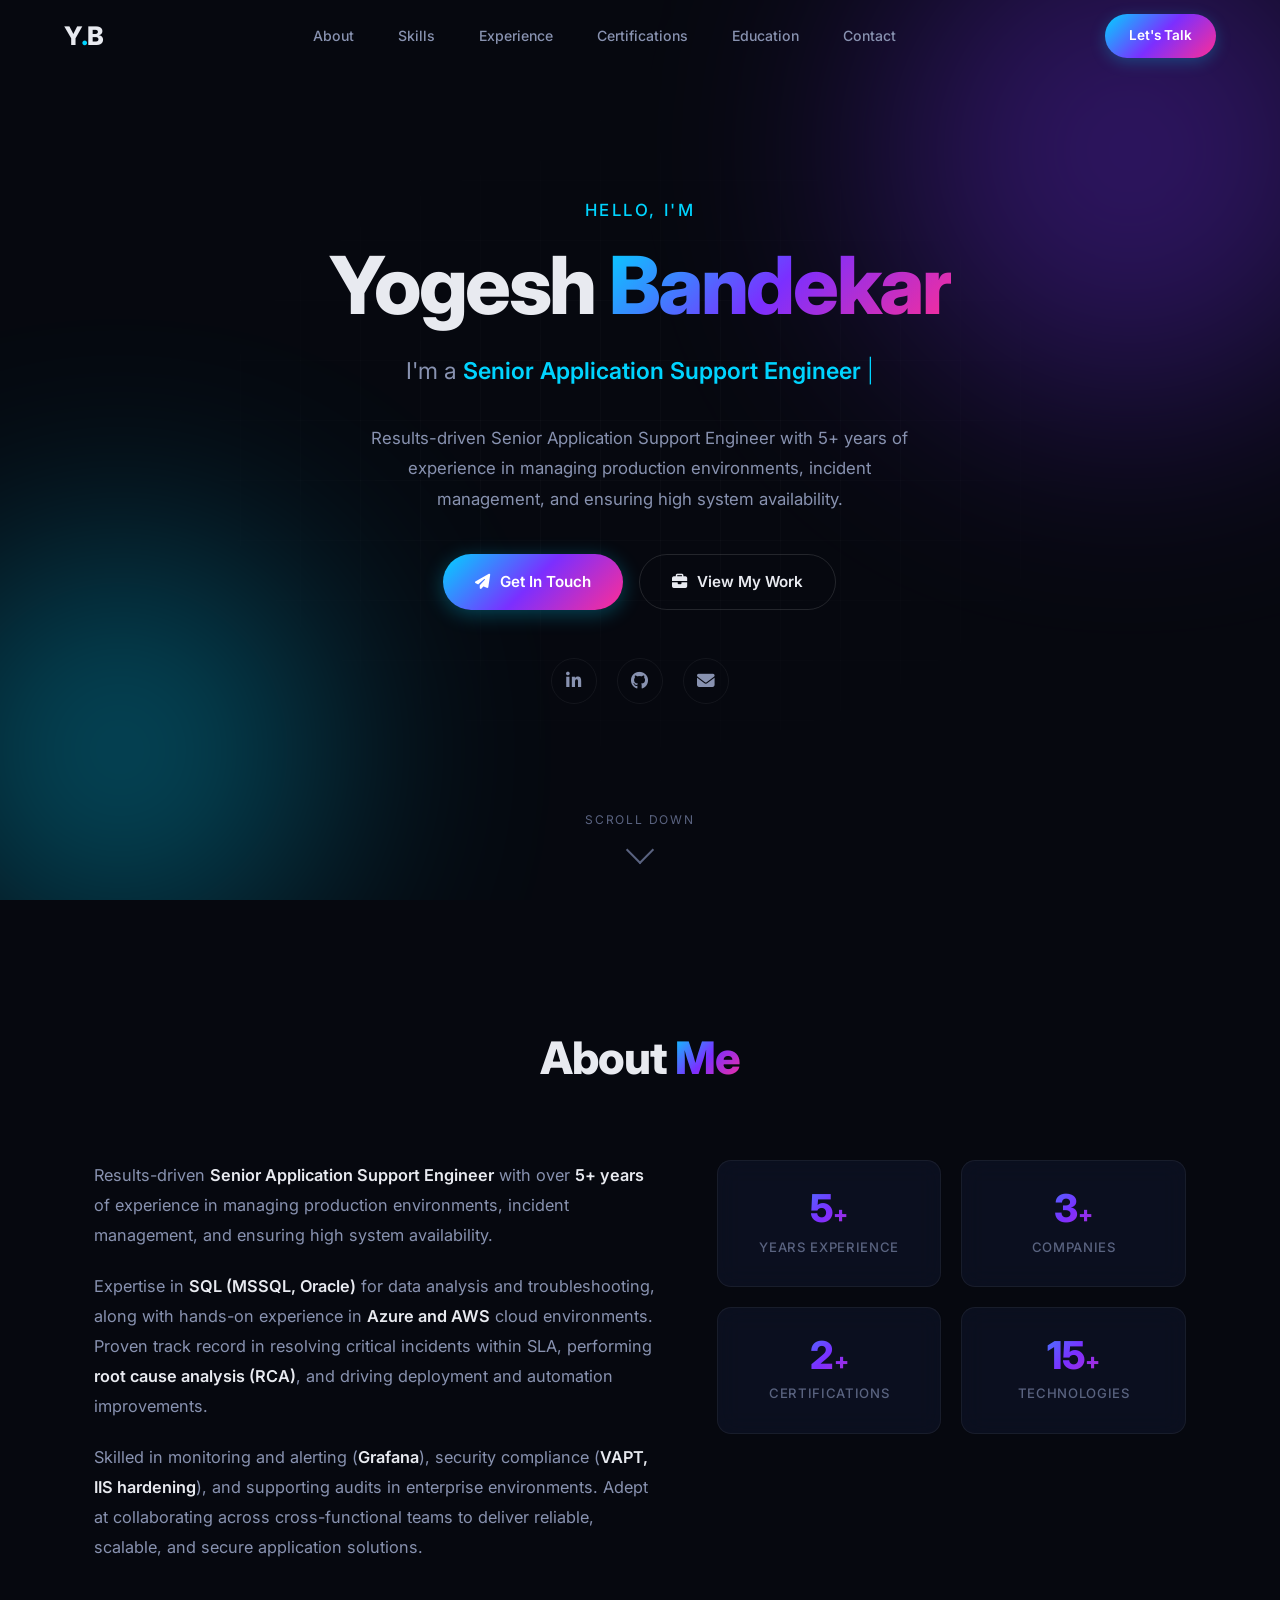
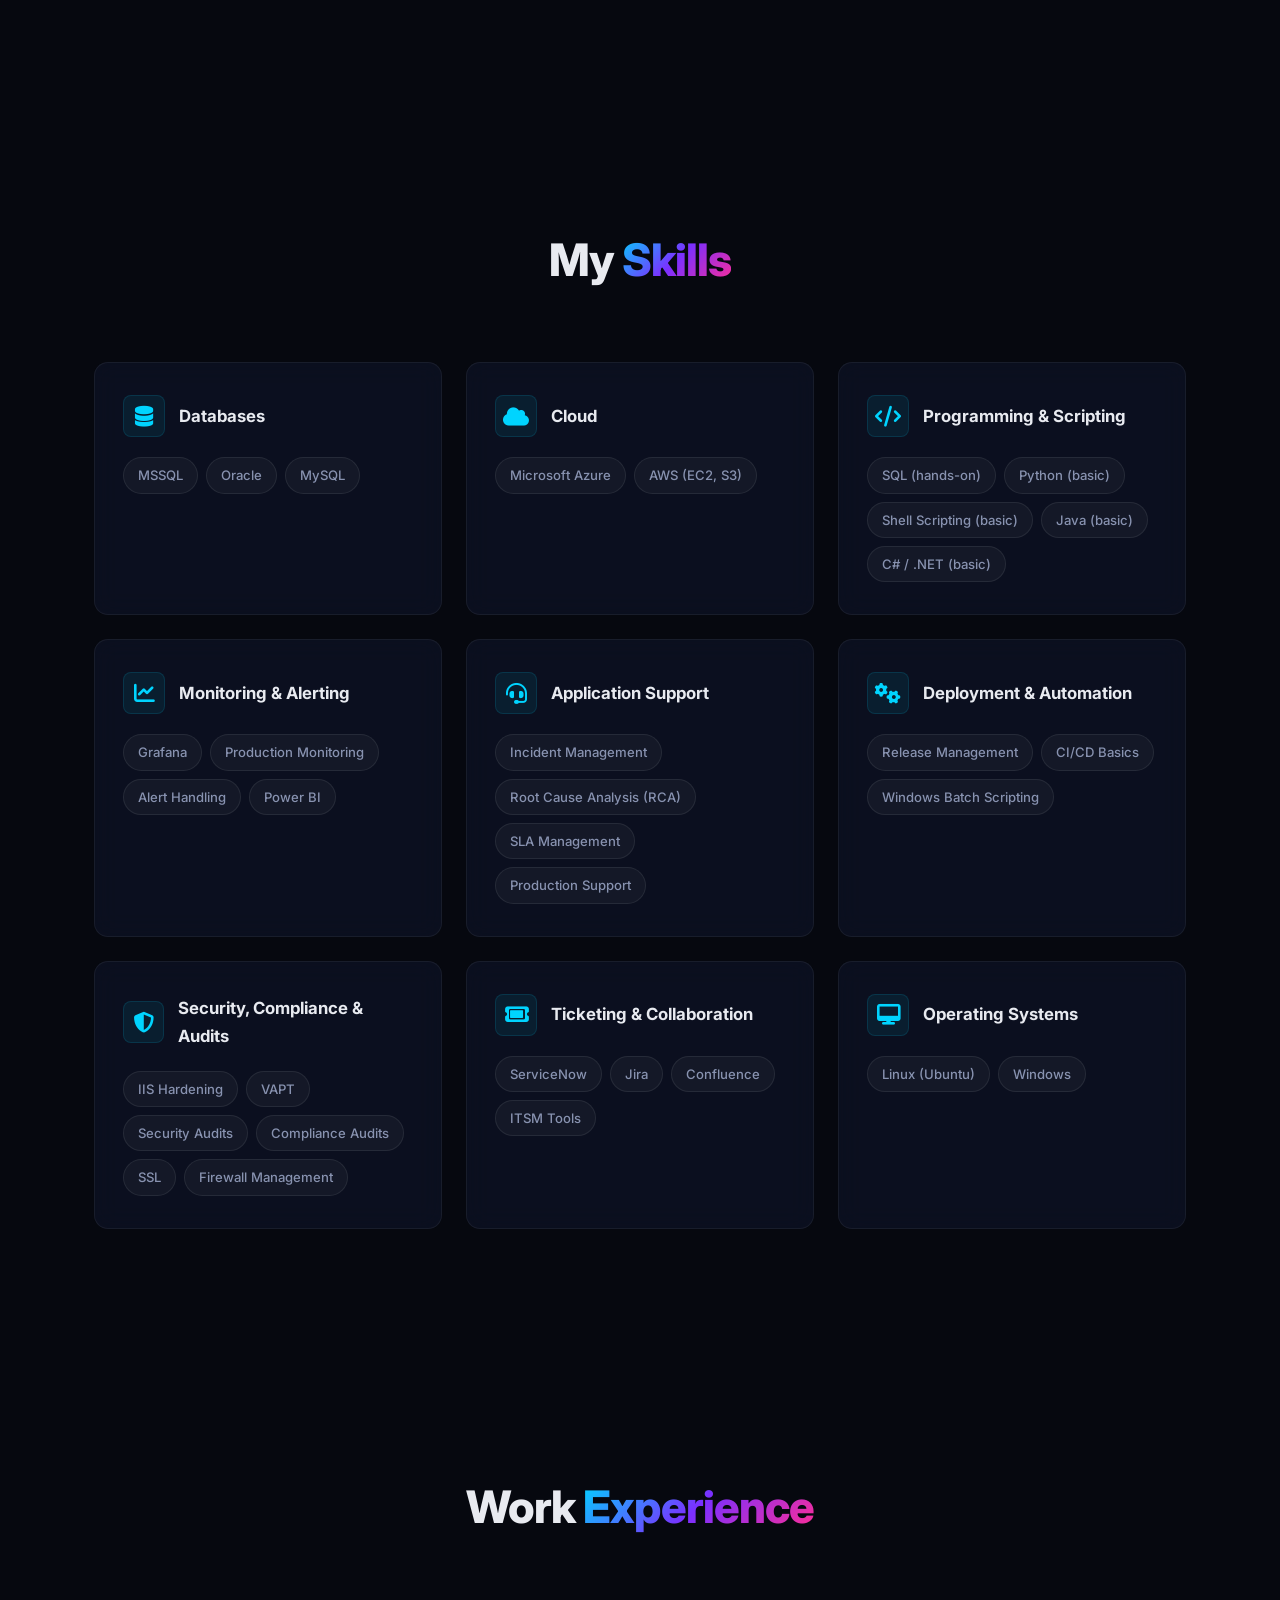
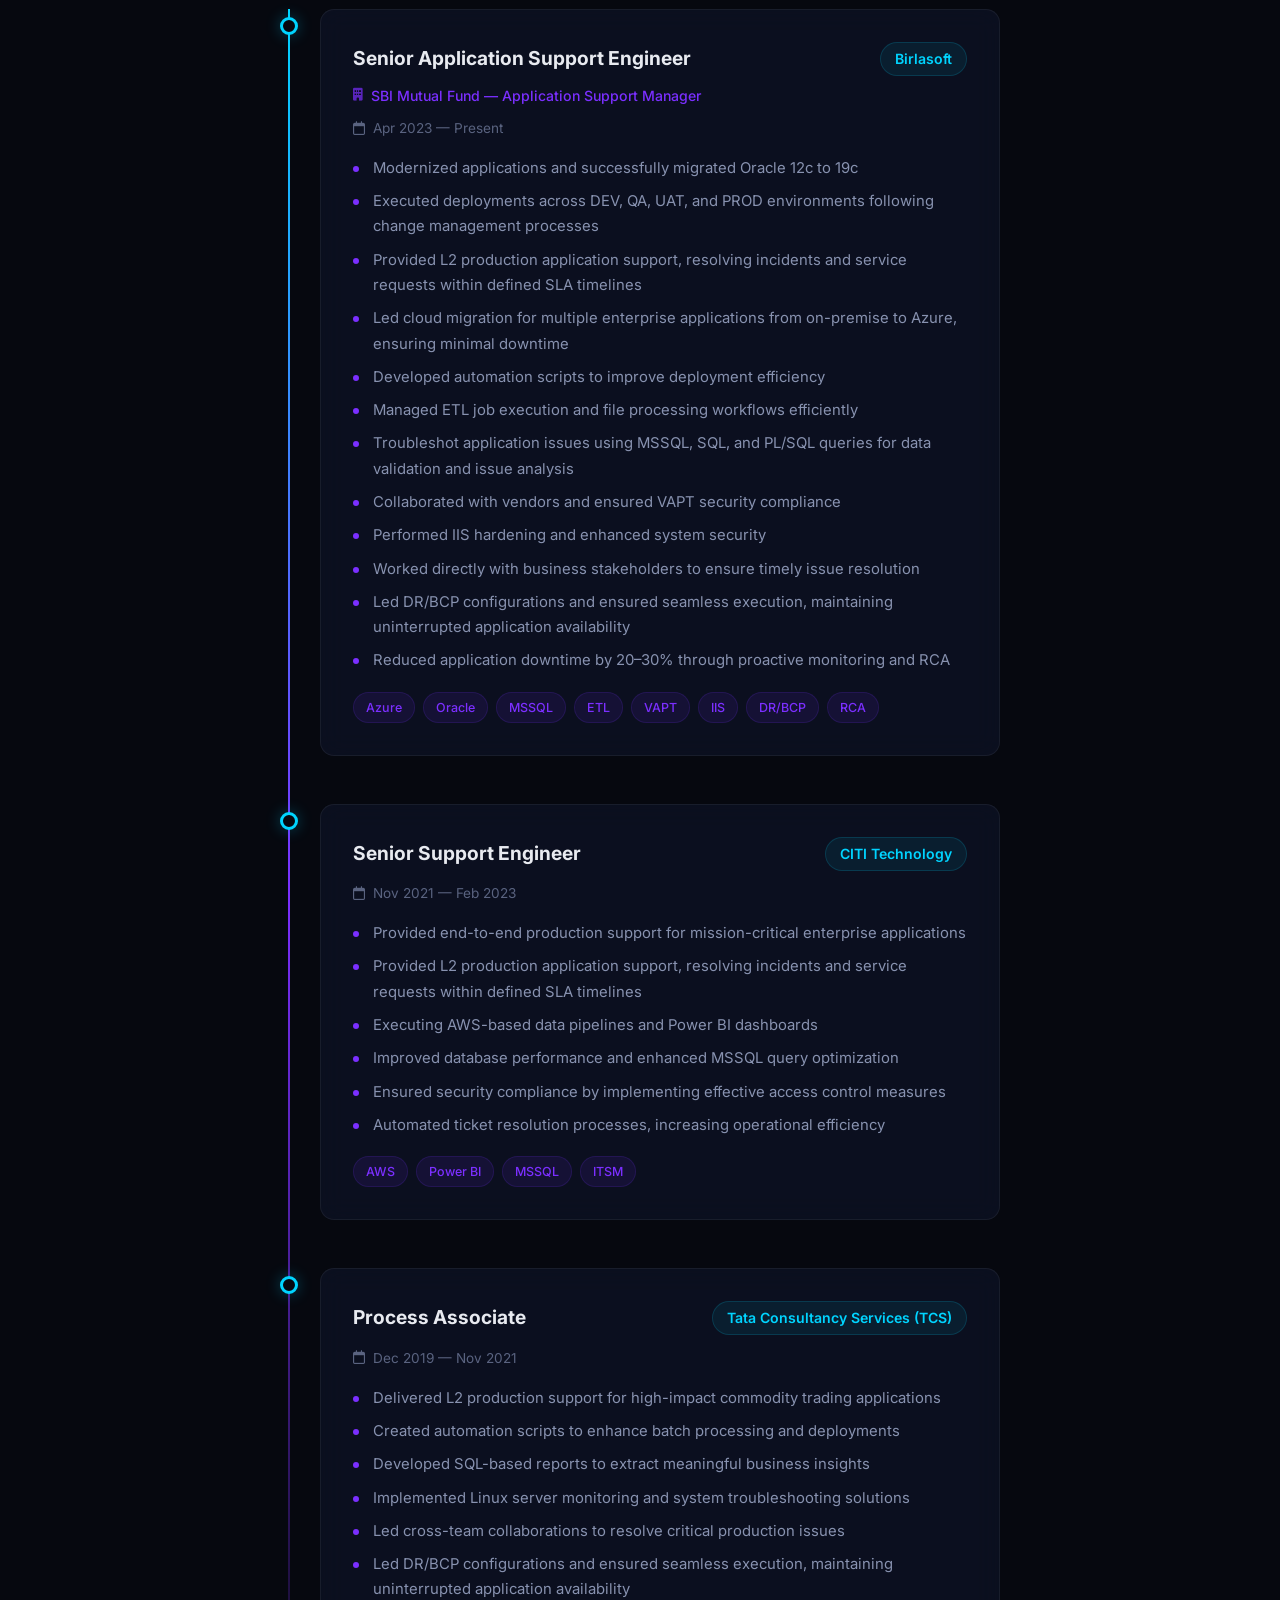
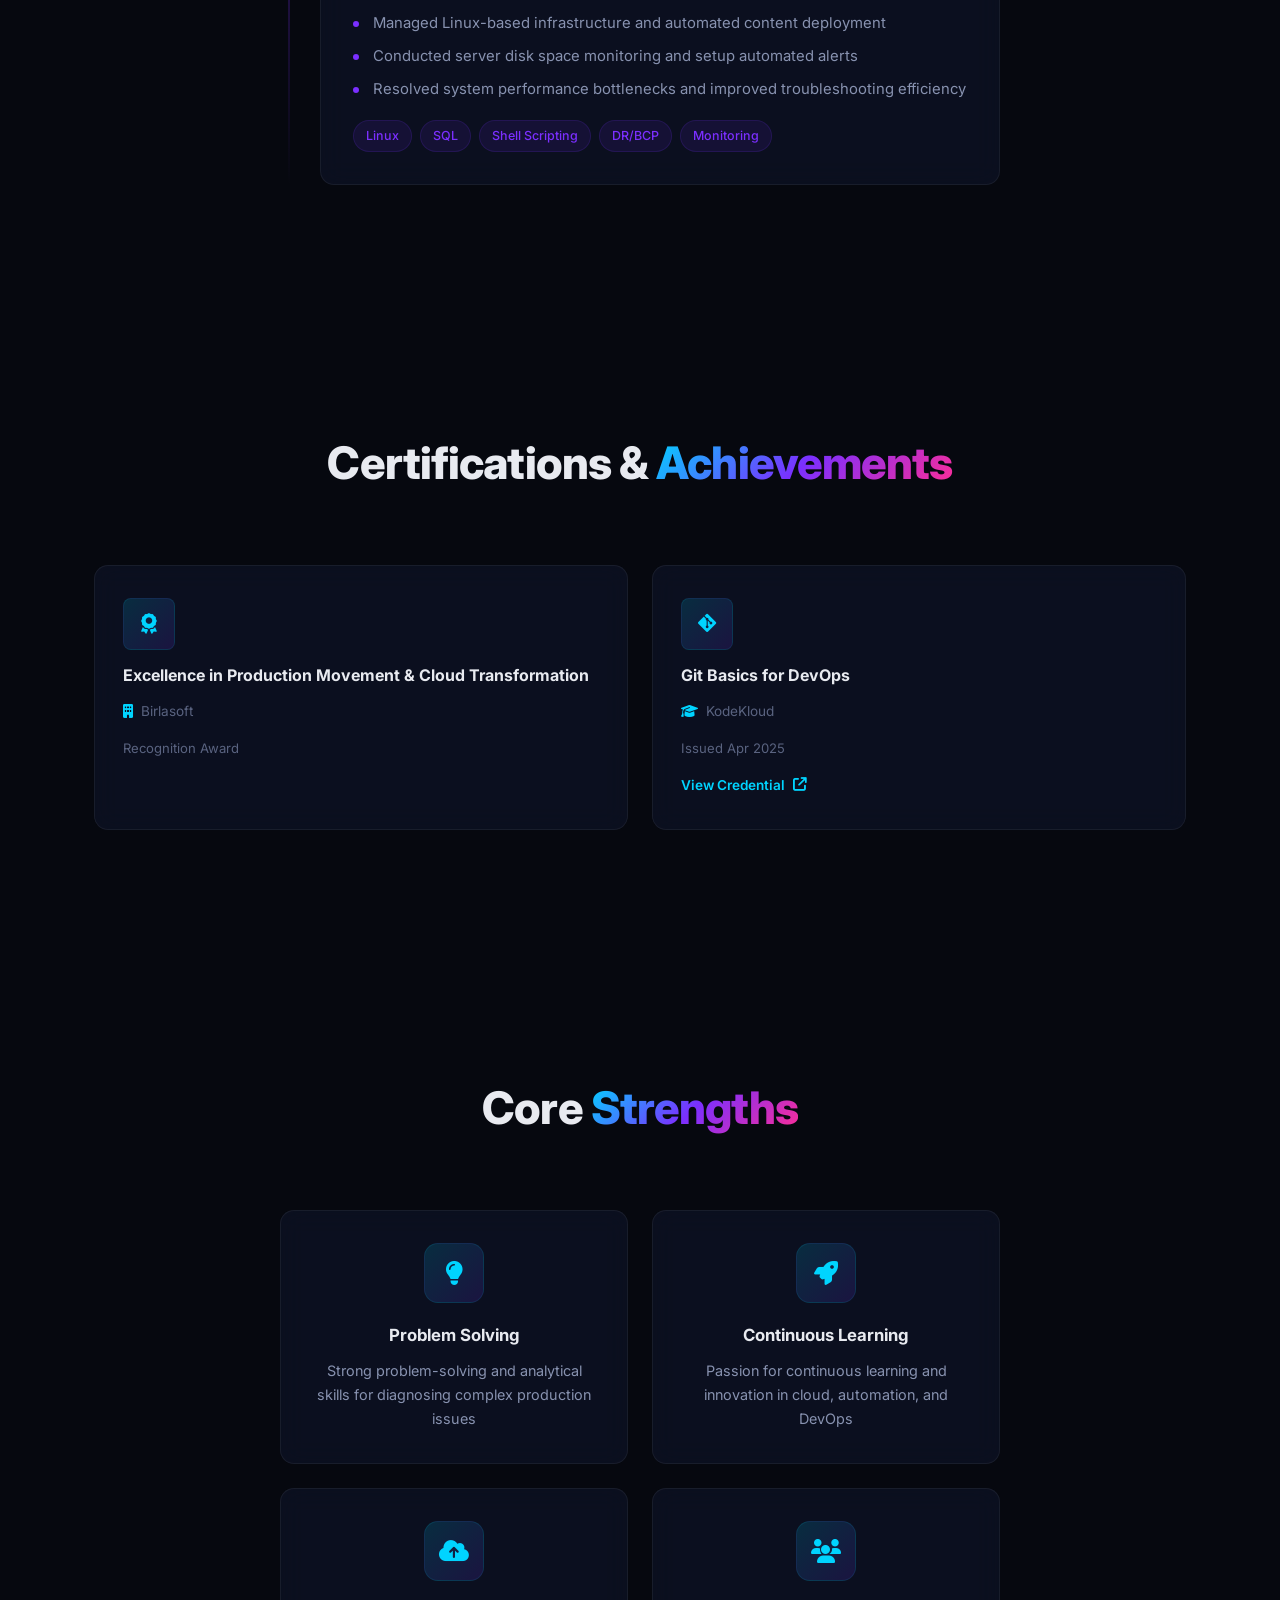
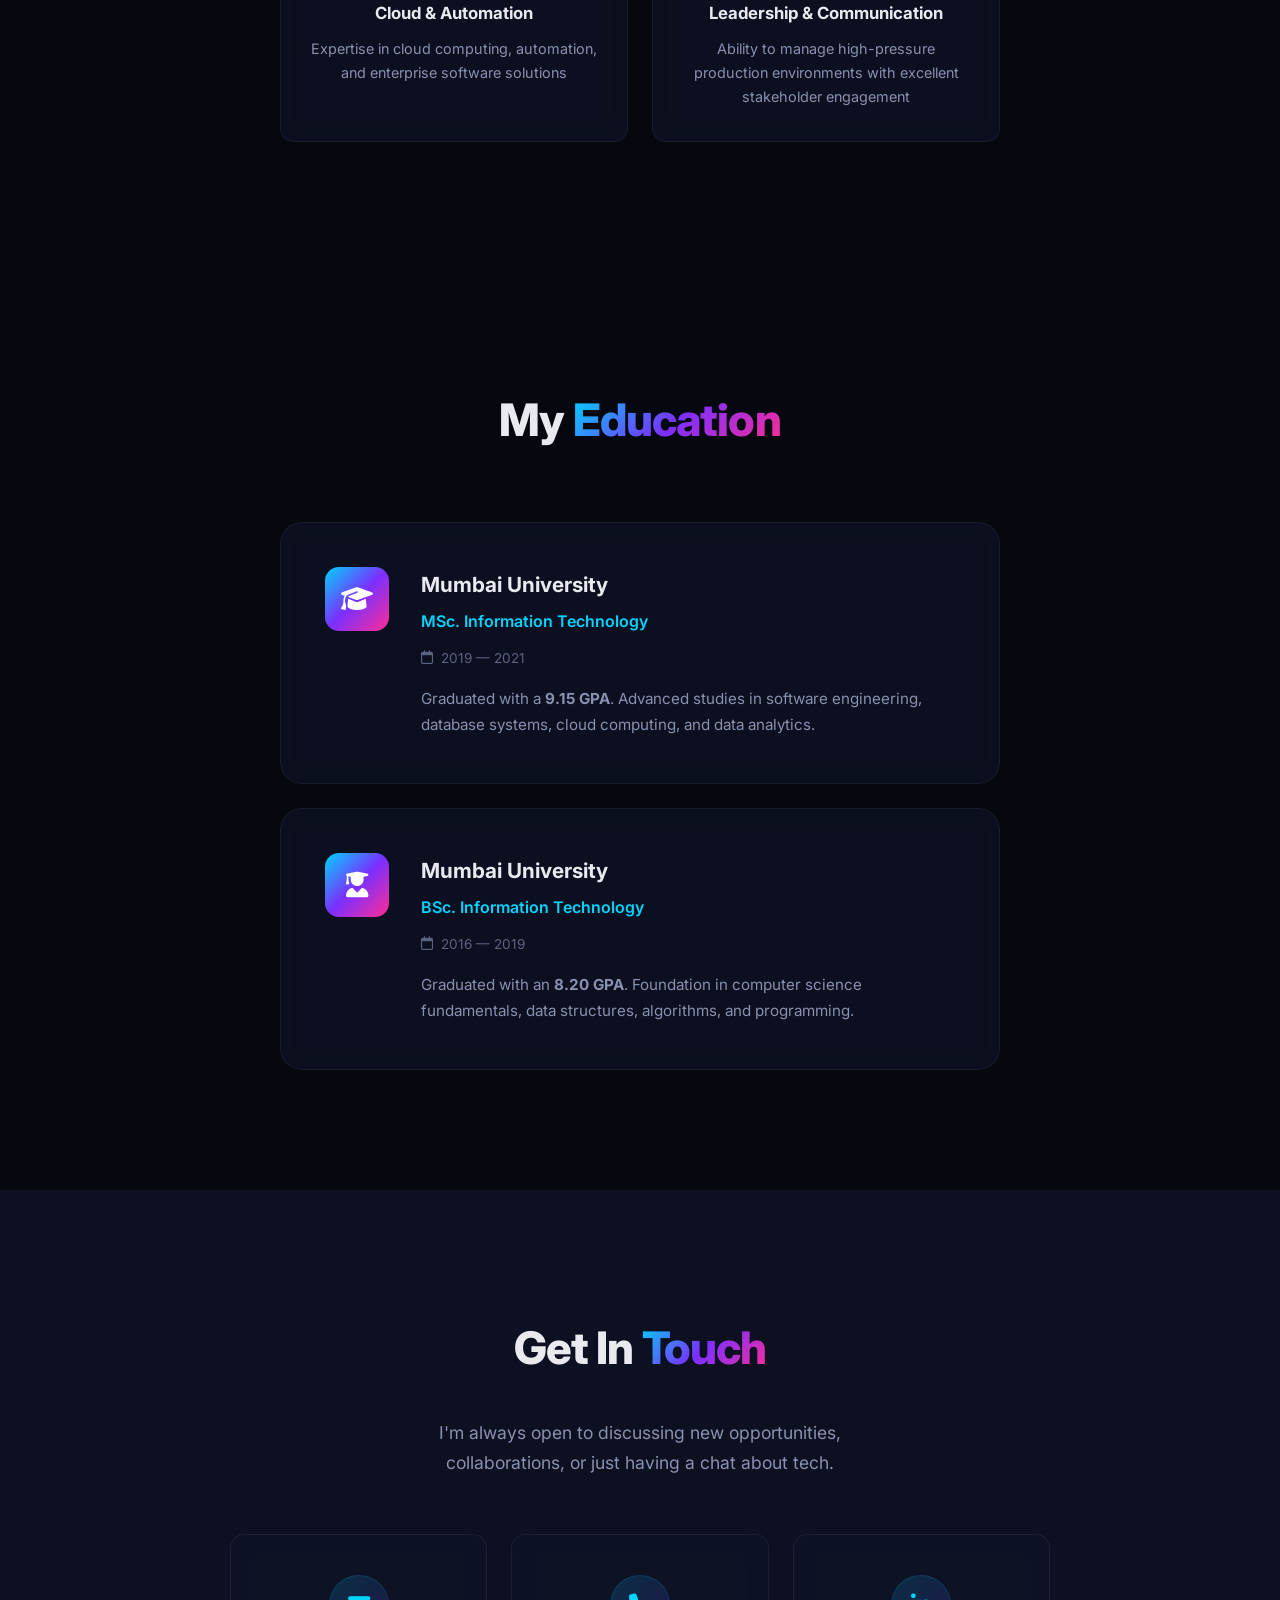
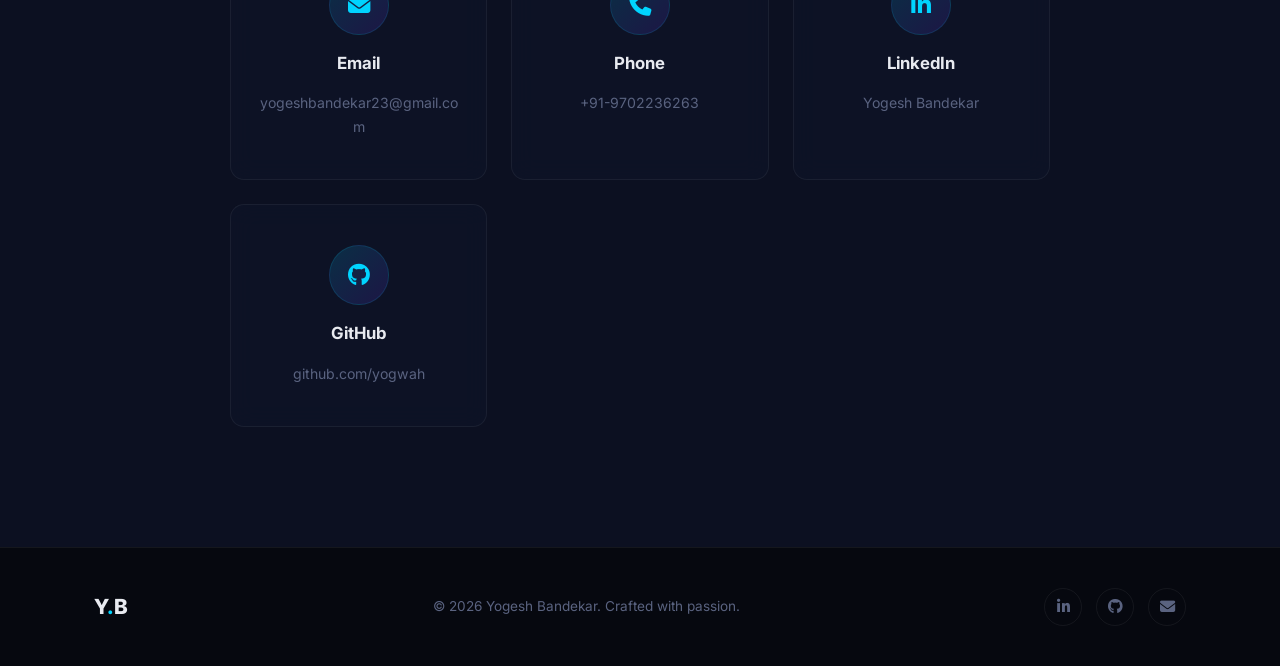
==== commit 3ec39d0c: "Update portfolio with latest CV: new title, skills, experience, certifications, core strengths" ====
--- a/Profile/index.html
+++ b/Profile/index.html
@@ -5,7 +5,7 @@
     <meta charset="UTF-8">
     <meta name="viewport" content="width=device-width, initial-scale=1.0">
     <meta name="description"
-        content="Yogesh Bandekar — Senior Software Engineer | 5+ years in enterprise solutions, cloud migration, DevOps, and production support at Birlasoft, CITI Technology & TCS.">
+        content="Yogesh Bandekar — Senior Application Support Engineer | 5+ years in production support, incident management, cloud migration (Azure/AWS), SQL, DevOps, and security compliance.">
     <title>Yogesh Bandekar | Portfolio</title>
     <link rel="preconnect" href="https://fonts.googleapis.com">
     <link rel="preconnect" href="https://fonts.gstatic.com" crossorigin>
@@ -50,8 +50,8 @@
                 <span class="typing-cursor">|</span>
             </div>
             <p class="hero-description">
-                5+ years designing enterprise-grade software, driving cloud migrations,
-                and delivering high-quality production support. Turning complex problems into scalable solutions.
+                Results-driven Senior Application Support Engineer with 5+ years of experience in managing
+                production environments, incident management, and ensuring high system availability.
             </p>
             <div class="hero-buttons">
                 <a href="#contact" class="btn btn-primary">
@@ -66,7 +66,7 @@
                     aria-label="LinkedIn">
                     <i class="fa-brands fa-linkedin-in"></i>
                 </a>
-                <a href="https://github.com/" target="_blank" rel="noopener" aria-label="GitHub">
+                <a href="https://github.com/yogwah" target="_blank" rel="noopener" aria-label="GitHub">
                     <i class="fa-brands fa-github"></i>
                 </a>
                 <a href="#contact" class="email-link" data-email="eW9nZXNoYmFuZGVrYXIyM0BnbWFpbC5jb20="
@@ -88,20 +88,21 @@
             <div class="about-grid">
                 <div class="about-text reveal">
                     <p>
-                        Accomplished and results-oriented <strong>Senior Software Engineer</strong> with over
-                        <strong>5+ years</strong> of progressive experience in designing and optimizing enterprise-grade
-                        software solutions, crafting complex database queries, and delivering high-quality
-                        application support at <strong>Birlasoft</strong>.
+                        Results-driven <strong>Senior Application Support Engineer</strong> with over
+                        <strong>5+ years</strong> of experience in managing production environments,
+                        incident management, and ensuring high system availability.
                     </p>
                     <p>
-                        I bring deep expertise in <strong>cloud migration</strong>, database administration,
-                        deployment strategies, <strong>VAPT security compliance</strong>, and IIS hardening.
-                        Recognized for swiftly diagnosing and resolving critical production issues, driving
-                        automation to improve operational efficiency.
+                        Expertise in <strong>SQL (MSSQL, Oracle)</strong> for data analysis and troubleshooting,
+                        along with hands-on experience in <strong>Azure and AWS</strong> cloud environments.
+                        Proven track record in resolving critical incidents within SLA, performing
+                        <strong>root cause analysis (RCA)</strong>, and driving deployment and automation improvements.
                     </p>
                     <p>
-                        Adept at collaborating across cross-functional teams and aligning technical solutions
-                        with organizational goals to support scalability, security, and long-term growth.
+                        Skilled in monitoring and alerting (<strong>Grafana</strong>), security compliance
+                        (<strong>VAPT, IIS hardening</strong>), and supporting audits in enterprise environments.
+                        Adept at collaborating across cross-functional teams to deliver reliable, scalable,
+                        and secure application solutions.
                     </p>
                 </div>
                 <div class="about-stats reveal">
@@ -114,7 +115,7 @@
                         <div class="stat-label">Companies</div>
                     </div>
                     <div class="stat-card">
-                        <div class="stat-number" data-target="8">0</div>
+                        <div class="stat-number" data-target="2">0</div>
                         <div class="stat-label">Certifications</div>
                     </div>
                     <div class="stat-card">
@@ -133,82 +134,107 @@
             <div class="skills-grid">
                 <div class="skill-category reveal">
                     <div class="skill-category-header">
-                        <i class="fa-solid fa-code"></i>
-                        <h3>Languages & Scripting</h3>
-                    </div>
-                    <div class="skill-tags">
-                        <span class="skill-tag">Python</span>
-                        <span class="skill-tag">Java</span>
-                        <span class="skill-tag">SQL</span>
-                        <span class="skill-tag">JavaScript</span>
-                        <span class="skill-tag">HTML</span>
-                        <span class="skill-tag">Shell Scripting</span>
-                        <span class="skill-tag">.NET / C#</span>
-                    </div>
-                </div>
-                <div class="skill-category reveal">
-                    <div class="skill-category-header">
-                        <i class="fa-solid fa-cloud"></i>
-                        <h3>Cloud & DevOps</h3>
-                    </div>
-                    <div class="skill-tags">
-                        <span class="skill-tag">AWS (EC2, S3)</span>
-                        <span class="skill-tag">Azure</span>
-                        <span class="skill-tag">Jenkins</span>
-                        <span class="skill-tag">Git</span>
-                        <span class="skill-tag">CI/CD</span>
-                    </div>
-                </div>
-                <div class="skill-category reveal">
-                    <div class="skill-category-header">
                         <i class="fa-solid fa-database"></i>
-                        <h3>Databases & Data</h3>
+                        <h3>Databases</h3>
                     </div>
                     <div class="skill-tags">
                         <span class="skill-tag">MSSQL</span>
                         <span class="skill-tag">Oracle</span>
                         <span class="skill-tag">MySQL</span>
-                        <span class="skill-tag">PostgreSQL</span>
-                        <span class="skill-tag">ETL Pipelines</span>
-                        <span class="skill-tag">PL/SQL</span>
+                    </div>
+                </div>
+                <div class="skill-category reveal">
+                    <div class="skill-category-header">
+                        <i class="fa-solid fa-cloud"></i>
+                        <h3>Cloud</h3>
+                    </div>
+                    <div class="skill-tags">
+                        <span class="skill-tag">Microsoft Azure</span>
+                        <span class="skill-tag">AWS (EC2, S3)</span>
+                    </div>
+                </div>
+                <div class="skill-category reveal">
+                    <div class="skill-category-header">
+                        <i class="fa-solid fa-code"></i>
+                        <h3>Programming & Scripting</h3>
+                    </div>
+                    <div class="skill-tags">
+                        <span class="skill-tag">SQL (hands-on)</span>
+                        <span class="skill-tag">Python (basic)</span>
+                        <span class="skill-tag">Shell Scripting (basic)</span>
+                        <span class="skill-tag">Java (basic)</span>
+                        <span class="skill-tag">C# / .NET (basic)</span>
+                    </div>
+                </div>
+                <div class="skill-category reveal">
+                    <div class="skill-category-header">
+                        <i class="fa-solid fa-chart-line"></i>
+                        <h3>Monitoring & Alerting</h3>
+                    </div>
+                    <div class="skill-tags">
+                        <span class="skill-tag">Grafana</span>
+                        <span class="skill-tag">Production Monitoring</span>
+                        <span class="skill-tag">Alert Handling</span>
+                        <span class="skill-tag">Power BI</span>
+                    </div>
+                </div>
+                <div class="skill-category reveal">
+                    <div class="skill-category-header">
+                        <i class="fa-solid fa-headset"></i>
+                        <h3>Application Support</h3>
+                    </div>
+                    <div class="skill-tags">
+                        <span class="skill-tag">Incident Management</span>
+                        <span class="skill-tag">Root Cause Analysis (RCA)</span>
+                        <span class="skill-tag">SLA Management</span>
+                        <span class="skill-tag">Production Support</span>
+                    </div>
+                </div>
+                <div class="skill-category reveal">
+                    <div class="skill-category-header">
+                        <i class="fa-solid fa-gears"></i>
+                        <h3>Deployment & Automation</h3>
+                    </div>
+                    <div class="skill-tags">
+                        <span class="skill-tag">Release Management</span>
+                        <span class="skill-tag">CI/CD Basics</span>
+                        <span class="skill-tag">Windows Batch Scripting</span>
                     </div>
                 </div>
                 <div class="skill-category reveal">
                     <div class="skill-category-header">
                         <i class="fa-solid fa-shield-halved"></i>
-                        <h3>Security & Compliance</h3>
+                        <h3>Security, Compliance & Audits</h3>
                     </div>
                     <div class="skill-tags">
                         <span class="skill-tag">IIS Hardening</span>
                         <span class="skill-tag">VAPT</span>
+                        <span class="skill-tag">Security Audits</span>
+                        <span class="skill-tag">Compliance Audits</span>
                         <span class="skill-tag">SSL</span>
-                        <span class="skill-tag">Firewalls</span>
-                        <span class="skill-tag">Data Management</span>
-                    </div>
-                </div>
-                <div class="skill-category reveal">
-                    <div class="skill-category-header">
-                        <i class="fa-solid fa-chart-line"></i>
-                        <h3>Monitoring & Analytics</h3>
-                    </div>
-                    <div class="skill-tags">
-                        <span class="skill-tag">Power BI</span>
-                        <span class="skill-tag">Grafana</span>
-                        <span class="skill-tag">Batch Automation</span>
-                        <span class="skill-tag">Linux Monitoring</span>
-                    </div>
-                </div>
-                <div class="skill-category reveal">
-                    <div class="skill-category-header">
-                        <i class="fa-solid fa-gears"></i>
-                        <h3>Tools & Collaboration</h3>
+                        <span class="skill-tag">Firewall Management</span>
+                    </div>
+                </div>
+                <div class="skill-category reveal">
+                    <div class="skill-category-header">
+                        <i class="fa-solid fa-ticket"></i>
+                        <h3>Ticketing & Collaboration</h3>
                     </div>
                     <div class="skill-tags">
                         <span class="skill-tag">ServiceNow</span>
-                        <span class="skill-tag">ITSM</span>
                         <span class="skill-tag">Jira</span>
                         <span class="skill-tag">Confluence</span>
-                        <span class="skill-tag">Linux</span>
+                        <span class="skill-tag">ITSM Tools</span>
+                    </div>
+                </div>
+                <div class="skill-category reveal">
+                    <div class="skill-category-header">
+                        <i class="fa-solid fa-desktop"></i>
+                        <h3>Operating Systems</h3>
+                    </div>
+                    <div class="skill-tags">
+                        <span class="skill-tag">Linux (Ubuntu)</span>
+                        <span class="skill-tag">Windows</span>
                     </div>
                 </div>
             </div>
@@ -224,7 +250,7 @@
                     <div class="timeline-marker"></div>
                     <div class="timeline-content">
                         <div class="timeline-header">
-                            <h3>Senior Software Engineer</h3>
+                            <h3>Senior Application Support Engineer</h3>
                             <span class="timeline-company">Birlasoft</span>
                         </div>
                         <p class="timeline-client"><i class="fa-solid fa-building"></i> SBI Mutual Fund — Application
@@ -236,20 +262,23 @@
                             <li>Modernized applications and successfully migrated Oracle 12c to 19c</li>
                             <li>Executed deployments across DEV, QA, UAT, and PROD environments following change
                                 management processes</li>
-                            <li>Provided L2 production application support, resolving incidents within defined SLA
-                                timelines</li>
-                            <li>Led cloud migration for multiple enterprise applications from on-premise to Azure with
-                                minimal downtime</li>
+                            <li>Provided L2 production application support, resolving incidents and service requests
+                                within defined SLA timelines</li>
+                            <li>Led cloud migration for multiple enterprise applications from on-premise to Azure,
+                                ensuring minimal downtime</li>
                             <li>Developed automation scripts to improve deployment efficiency</li>
-                            <li>Enhanced ETL workflows and optimized file processing pipelines</li>
+                            <li>Managed ETL job execution and file processing workflows efficiently</li>
                             <li>Troubleshot application issues using MSSQL, SQL, and PL/SQL queries for data validation
-                            </li>
+                                and issue analysis</li>
                             <li>Collaborated with vendors and ensured VAPT security compliance</li>
-                            <li>Completed IIS hardening and optimized system performance tuning</li>
-                            <li>Led DR/BCP configurations ensuring uninterrupted application availability</li>
+                            <li>Performed IIS hardening and enhanced system security</li>
+                            <li>Worked directly with business stakeholders to ensure timely issue resolution</li>
+                            <li>Led DR/BCP configurations and ensured seamless execution, maintaining uninterrupted
+                                application availability</li>
+                            <li>Reduced application downtime by 20–30% through proactive monitoring and RCA</li>
                         </ul>
                         <div class="timeline-tags">
-                            <span>Azure</span><span>Oracle</span><span>MSSQL</span><span>ETL</span><span>VAPT</span><span>IIS</span>
+                            <span>Azure</span><span>Oracle</span><span>MSSQL</span><span>ETL</span><span>VAPT</span><span>IIS</span><span>DR/BCP</span><span>RCA</span>
                         </div>
                     </div>
                 </div>
@@ -265,9 +294,9 @@
                         </span>
                         <ul class="timeline-details">
                             <li>Provided end-to-end production support for mission-critical enterprise applications</li>
-                            <li>Delivered L2 production support, resolving incidents and service requests within SLA
-                            </li>
-                            <li>Executed AWS-based data pipelines and Power BI dashboards</li>
+                            <li>Provided L2 production application support, resolving incidents and service requests
+                                within defined SLA timelines</li>
+                            <li>Executing AWS-based data pipelines and Power BI dashboards</li>
                             <li>Improved database performance and enhanced MSSQL query optimization</li>
                             <li>Ensured security compliance by implementing effective access control measures</li>
                             <li>Automated ticket resolution processes, increasing operational efficiency</li>
@@ -293,11 +322,14 @@
                             <li>Developed SQL-based reports to extract meaningful business insights</li>
                             <li>Implemented Linux server monitoring and system troubleshooting solutions</li>
                             <li>Led cross-team collaborations to resolve critical production issues</li>
-                            <li>Led DR/BCP configurations ensuring uninterrupted application availability</li>
+                            <li>Led DR/BCP configurations and ensured seamless execution, maintaining uninterrupted
+                                application availability</li>
                             <li>Managed Linux-based infrastructure and automated content deployment</li>
+                            <li>Conducted server disk space monitoring and setup automated alerts</li>
+                            <li>Resolved system performance bottlenecks and improved troubleshooting efficiency</li>
                         </ul>
                         <div class="timeline-tags">
-                            <span>Linux</span><span>SQL</span><span>Shell Scripting</span><span>DR/BCP</span>
+                            <span>Linux</span><span>SQL</span><span>Shell Scripting</span><span>DR/BCP</span><span>Monitoring</span>
                         </div>
                     </div>
                 </div>
@@ -308,37 +340,13 @@
     <!-- ═══════════════ CERTIFICATIONS ═══════════════ -->
     <section class="section certifications" id="certifications">
         <div class="container">
-            <h2 class="section-title reveal">My <span class="gradient-text">Certifications</span></h2>
+            <h2 class="section-title reveal">Certifications & <span class="gradient-text">Achievements</span></h2>
             <div class="cert-grid">
                 <div class="cert-card reveal">
-                    <div class="cert-icon"><i class="fa-solid fa-brain"></i></div>
-                    <h3>Gen AI Agents: Transform Your Organization</h3>
-                    <span class="cert-provider"><i class="fa-brands fa-google"></i> Google Cloud</span>
-                    <span class="cert-date">Issued Jul 2025</span>
-                    <a href="https://www.coursera.org/account/accomplishments/verify/MEAFRTA54I8R" target="_blank"
-                        class="cert-link">
-                        View Credential <i class="fa-solid fa-arrow-up-right-from-square"></i>
-                    </a>
-                </div>
-                <div class="cert-card reveal">
-                    <div class="cert-icon"><i class="fa-solid fa-wand-magic-sparkles"></i></div>
-                    <h3>Gen AI: Beyond the Chatbot</h3>
-                    <span class="cert-provider"><i class="fa-brands fa-google"></i> Google Cloud</span>
-                    <span class="cert-date">Issued Jul 2025</span>
-                    <a href="https://www.coursera.org/account/accomplishments/verify/SFR3W7KGQWZ3" target="_blank"
-                        class="cert-link">
-                        View Credential <i class="fa-solid fa-arrow-up-right-from-square"></i>
-                    </a>
-                </div>
-                <div class="cert-card reveal">
-                    <div class="cert-icon"><i class="fa-solid fa-server"></i></div>
-                    <h3>DevOps Prerequisite Course</h3>
-                    <span class="cert-provider"><i class="fa-solid fa-graduation-cap"></i> KodeKloud</span>
-                    <span class="cert-date">Issued Mar 2025</span>
-                    <a href="https://www.coursera.org/account/accomplishments/verify/JO8961ETZSQC" target="_blank"
-                        class="cert-link">
-                        View Credential <i class="fa-solid fa-arrow-up-right-from-square"></i>
-                    </a>
+                    <div class="cert-icon"><i class="fa-solid fa-award"></i></div>
+                    <h3>Excellence in Production Movement & Cloud Transformation</h3>
+                    <span class="cert-provider"><i class="fa-solid fa-building"></i> Birlasoft</span>
+                    <span class="cert-date">Recognition Award</span>
                 </div>
                 <div class="cert-card reveal">
                     <div class="cert-icon"><i class="fa-brands fa-git-alt"></i></div>
@@ -350,25 +358,34 @@
                         View Credential <i class="fa-solid fa-arrow-up-right-from-square"></i>
                     </a>
                 </div>
-                <div class="cert-card reveal">
-                    <div class="cert-icon"><i class="fa-solid fa-gears"></i></div>
-                    <h3>Jenkins for Beginners</h3>
-                    <span class="cert-provider"><i class="fa-solid fa-graduation-cap"></i> KodeKloud</span>
-                    <span class="cert-date">Issued May 2025</span>
-                    <a href="https://www.coursera.org/account/accomplishments/verify/UQWJSK7CLF8F" target="_blank"
-                        class="cert-link">
-                        View Credential <i class="fa-solid fa-arrow-up-right-from-square"></i>
-                    </a>
-                </div>
-                <div class="cert-card reveal">
-                    <div class="cert-icon"><i class="fa-solid fa-chart-pie"></i></div>
-                    <h3>Getting Started with Power BI Desktop</h3>
-                    <span class="cert-provider"><i class="fa-solid fa-graduation-cap"></i> Coursera</span>
-                    <span class="cert-date">Issued Jun 2024</span>
-                    <a href="https://www.coursera.org/account/accomplishments/records/3FJYEXP4ET6M" target="_blank"
-                        class="cert-link">
-                        View Credential <i class="fa-solid fa-arrow-up-right-from-square"></i>
-                    </a>
+            </div>
+        </div>
+    </section>
+
+    <!-- ═══════════════ CORE STRENGTHS ═══════════════ -->
+    <section class="section strengths" id="strengths">
+        <div class="container">
+            <h2 class="section-title reveal">Core <span class="gradient-text">Strengths</span></h2>
+            <div class="strengths-grid">
+                <div class="strength-card reveal">
+                    <div class="strength-icon"><i class="fa-solid fa-lightbulb"></i></div>
+                    <h3>Problem Solving</h3>
+                    <p>Strong problem-solving and analytical skills for diagnosing complex production issues</p>
+                </div>
+                <div class="strength-card reveal">
+                    <div class="strength-icon"><i class="fa-solid fa-rocket"></i></div>
+                    <h3>Continuous Learning</h3>
+                    <p>Passion for continuous learning and innovation in cloud, automation, and DevOps</p>
+                </div>
+                <div class="strength-card reveal">
+                    <div class="strength-icon"><i class="fa-solid fa-cloud-arrow-up"></i></div>
+                    <h3>Cloud & Automation</h3>
+                    <p>Expertise in cloud computing, automation, and enterprise software solutions</p>
+                </div>
+                <div class="strength-card reveal">
+                    <div class="strength-icon"><i class="fa-solid fa-users"></i></div>
+                    <h3>Leadership & Communication</h3>
+                    <p>Ability to manage high-pressure production environments with excellent stakeholder engagement</p>
                 </div>
             </div>
         </div>
@@ -421,16 +438,21 @@
                     <h3>Email</h3>
                     <p class="email-text">[click to reveal]</p>
                 </a>
+                <a href="tel:+919702236263" class="contact-card reveal">
+                    <div class="contact-icon"><i class="fa-solid fa-phone"></i></div>
+                    <h3>Phone</h3>
+                    <p>+91-9702236263</p>
+                </a>
                 <a href="https://www.linkedin.com/in/yogesh-bandekar-4b1024220/" target="_blank"
                     class="contact-card reveal">
                     <div class="contact-icon"><i class="fa-brands fa-linkedin-in"></i></div>
                     <h3>LinkedIn</h3>
                     <p>Yogesh Bandekar</p>
                 </a>
-                <a href="https://github.com/" target="_blank" class="contact-card reveal">
+                <a href="https://github.com/yogwah" target="_blank" class="contact-card reveal">
                     <div class="contact-icon"><i class="fa-brands fa-github"></i></div>
                     <h3>GitHub</h3>
-                    <p>ggit@github.com:yogwah/yogeshbandekar.git</p>
+                    <p>github.com/yogwah</p>
                 </a>
             </div>
         </div>
@@ -445,7 +467,7 @@
                 <div class="footer-socials">
                     <a href="https://www.linkedin.com/in/yogesh-bandekar-4b1024220/" target="_blank"
                         aria-label="LinkedIn"><i class="fa-brands fa-linkedin-in"></i></a>
-                    <a href="https://github.com/" target="_blank" aria-label="GitHub"><i
+                    <a href="https://github.com/yogwah" target="_blank" aria-label="GitHub"><i
                             class="fa-brands fa-github"></i></a>
                     <a href="#contact" class="email-link" data-email="eW9nZXNoYmFuZGVrYXIyM0BnbWFpbC5jb20="
                         aria-label="Email"><i class="fa-solid fa-envelope"></i></a>
@@ -457,4 +479,4 @@
     <script src="script.js"></script>
 </body>
 
-</html>+</html>
--- a/Profile/style.css
+++ b/Profile/style.css
@@ -764,7 +764,7 @@
 /* ── Certifications ─────────────────────────── */
 .cert-grid {
     display: grid;
-    grid-template-columns: repeat(3, 1fr);
+    grid-template-columns: repeat(2, 1fr);
     gap: 24px;
 }
 
@@ -903,6 +903,61 @@
     font-size: 0.95rem;
     color: var(--text-secondary);
     line-height: 1.75;
+}
+
+/* ── Contact Section ────────────────────────── */
+
+/* ── Core Strengths ────────────────────────── */
+.strengths-grid {
+    display: grid;
+    grid-template-columns: repeat(2, 1fr);
+    gap: 24px;
+    max-width: 720px;
+    margin: 0 auto;
+}
+
+.strength-card {
+    background: var(--bg-card);
+    border: 1px solid var(--border-color);
+    border-radius: var(--radius-md);
+    padding: 32px 28px;
+    backdrop-filter: blur(12px);
+    transition: var(--transition-med);
+    text-align: center;
+}
+
+.strength-card:hover {
+    border-color: var(--border-glow);
+    background: var(--bg-card-hover);
+    transform: translateY(-6px);
+    box-shadow: var(--shadow-glow);
+}
+
+.strength-icon {
+    width: 60px;
+    height: 60px;
+    border-radius: var(--radius-md);
+    background: var(--gradient-subtle);
+    border: 1px solid rgba(0, 212, 255, 0.1);
+    display: flex;
+    align-items: center;
+    justify-content: center;
+    font-size: 1.5rem;
+    color: var(--accent-cyan);
+    margin: 0 auto 18px;
+}
+
+.strength-card h3 {
+    font-size: 1.05rem;
+    font-weight: 700;
+    color: var(--text-primary);
+    margin-bottom: 10px;
+}
+
+.strength-card p {
+    font-size: 0.9rem;
+    color: var(--text-secondary);
+    line-height: 1.65;
 }
 
 /* ── Contact Section ────────────────────────── */
